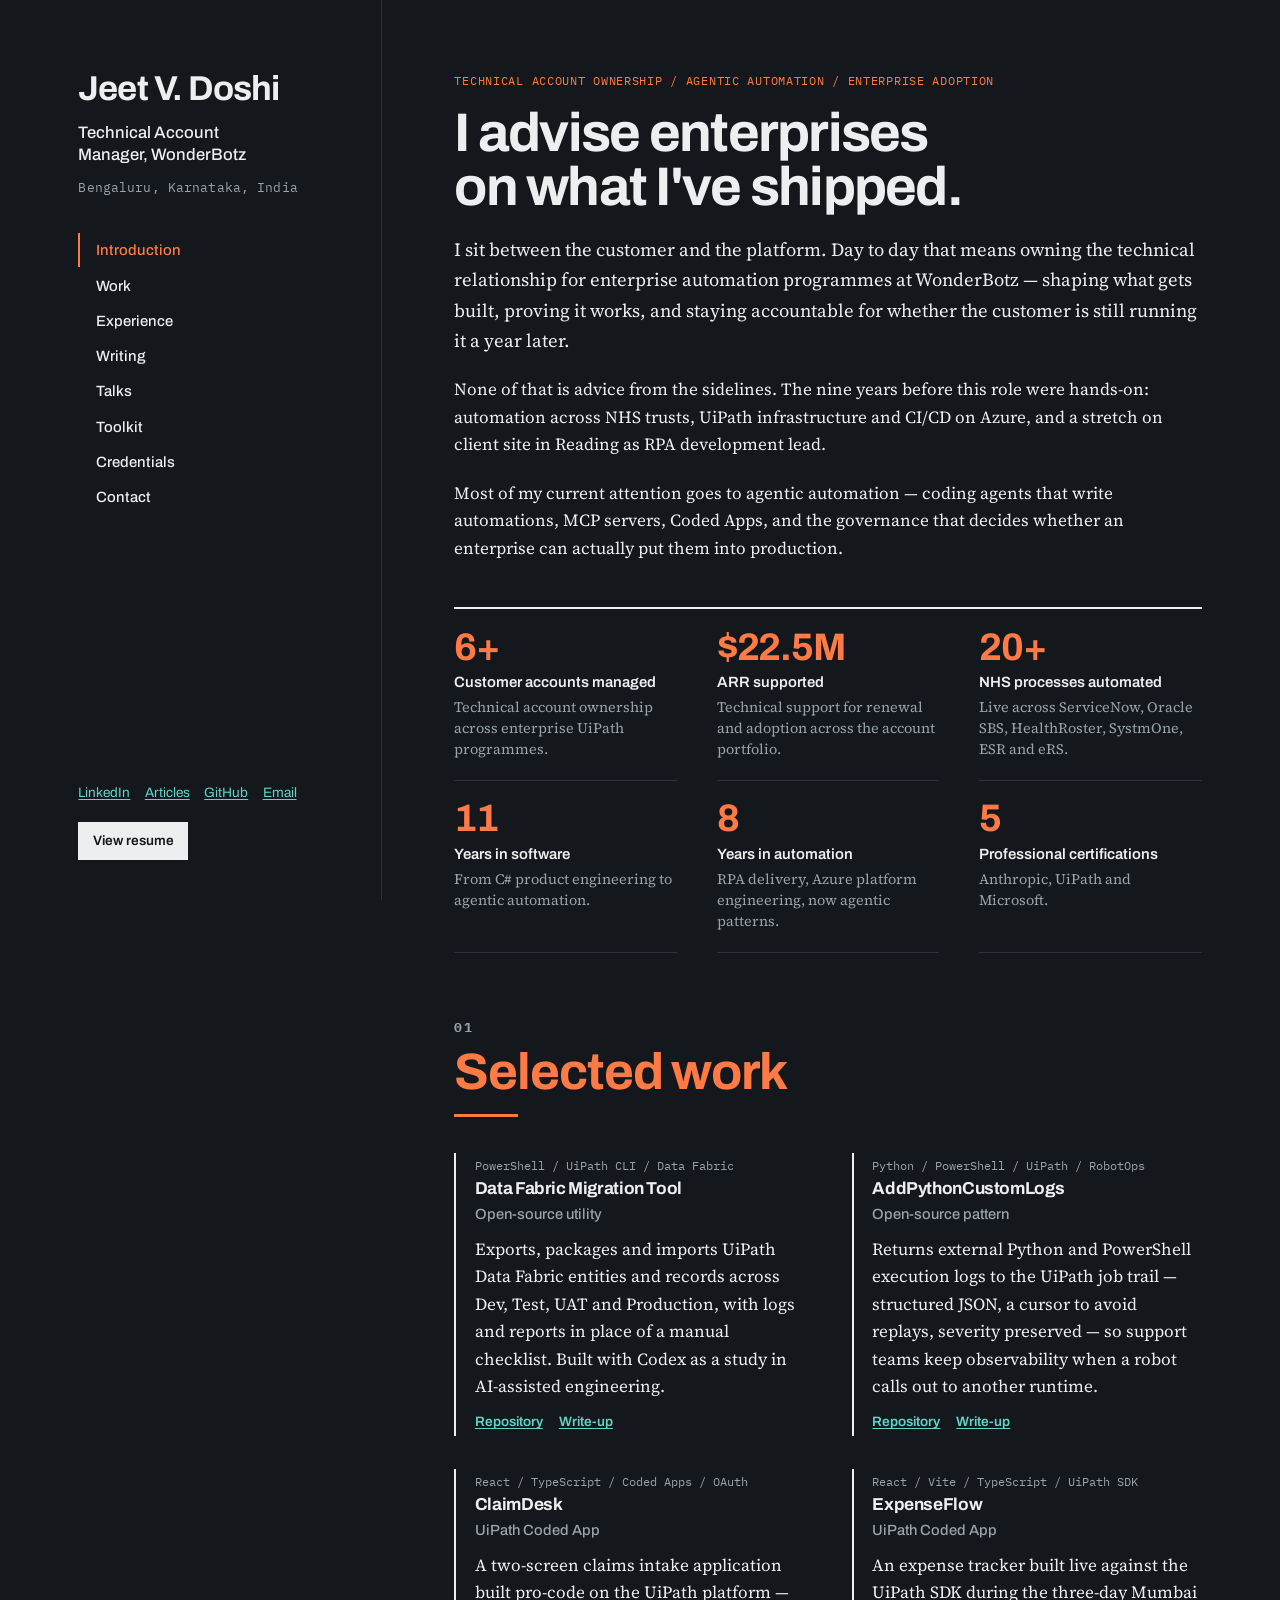
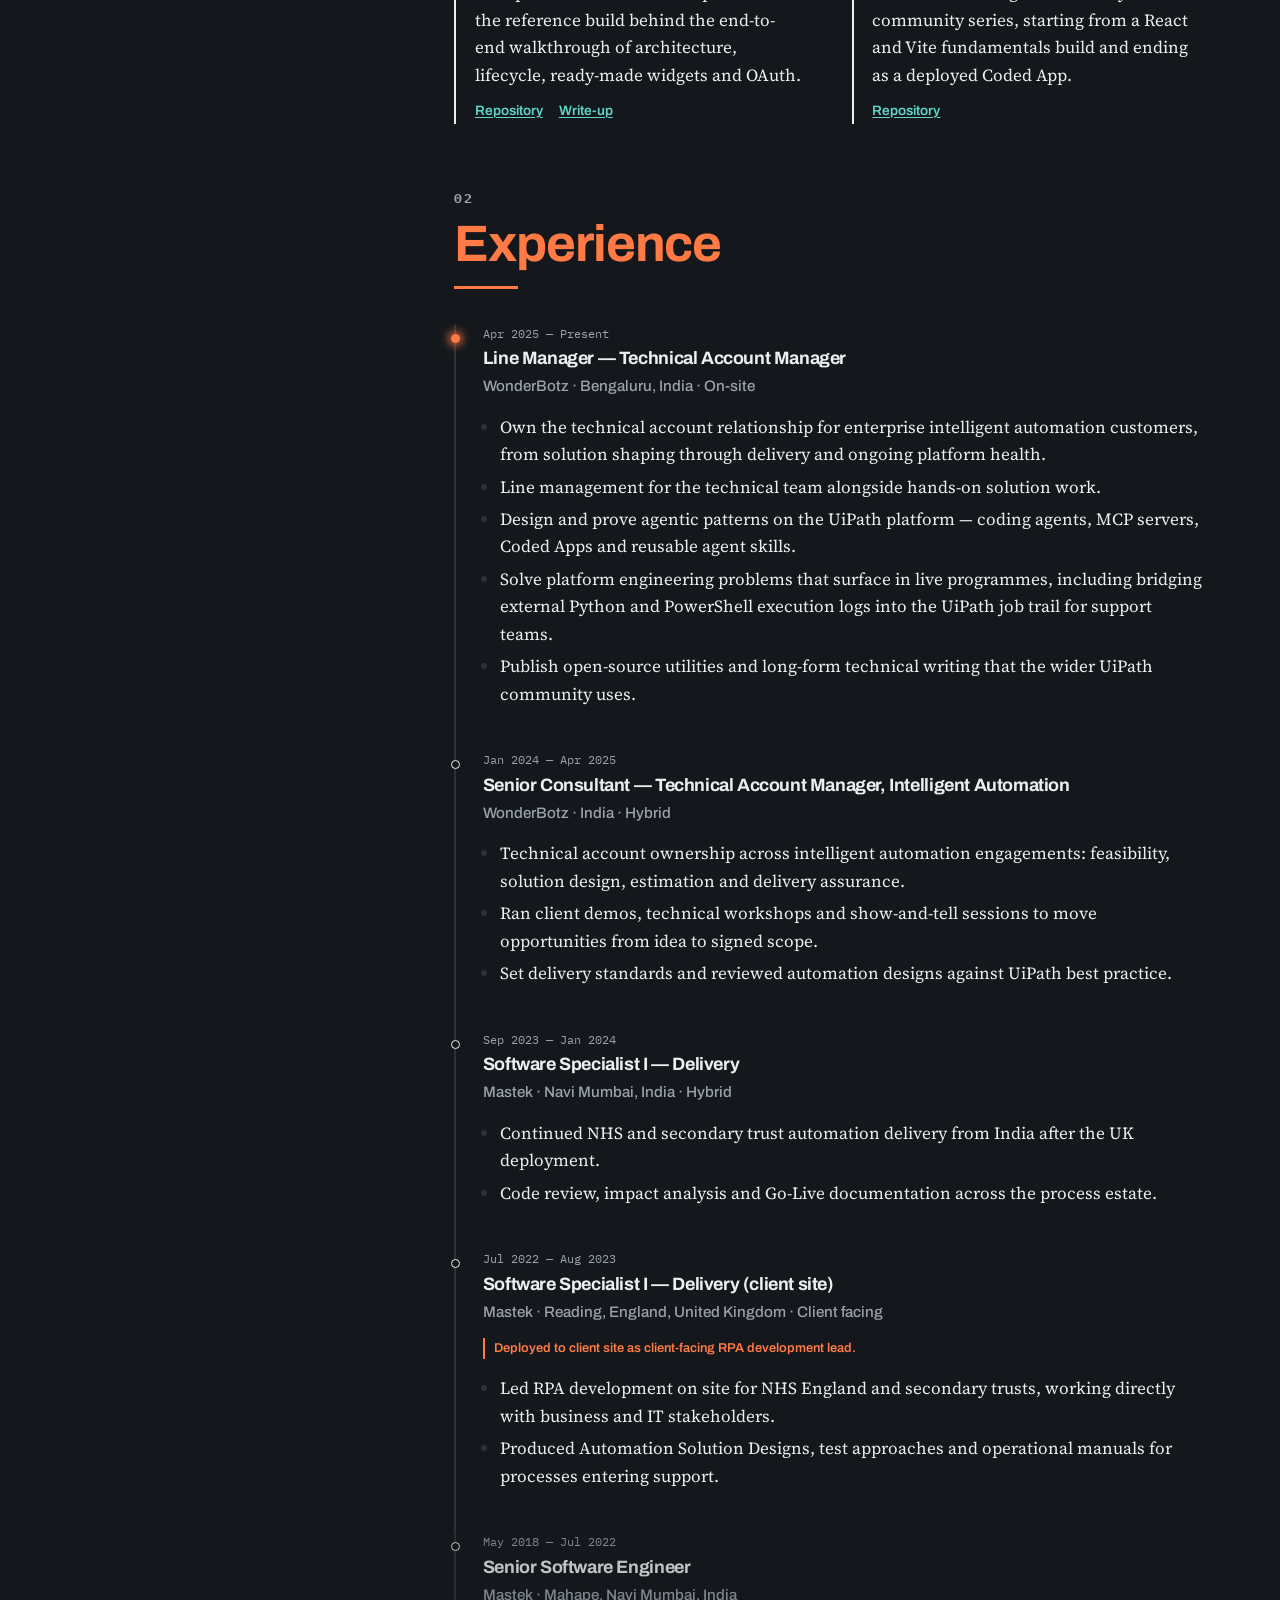
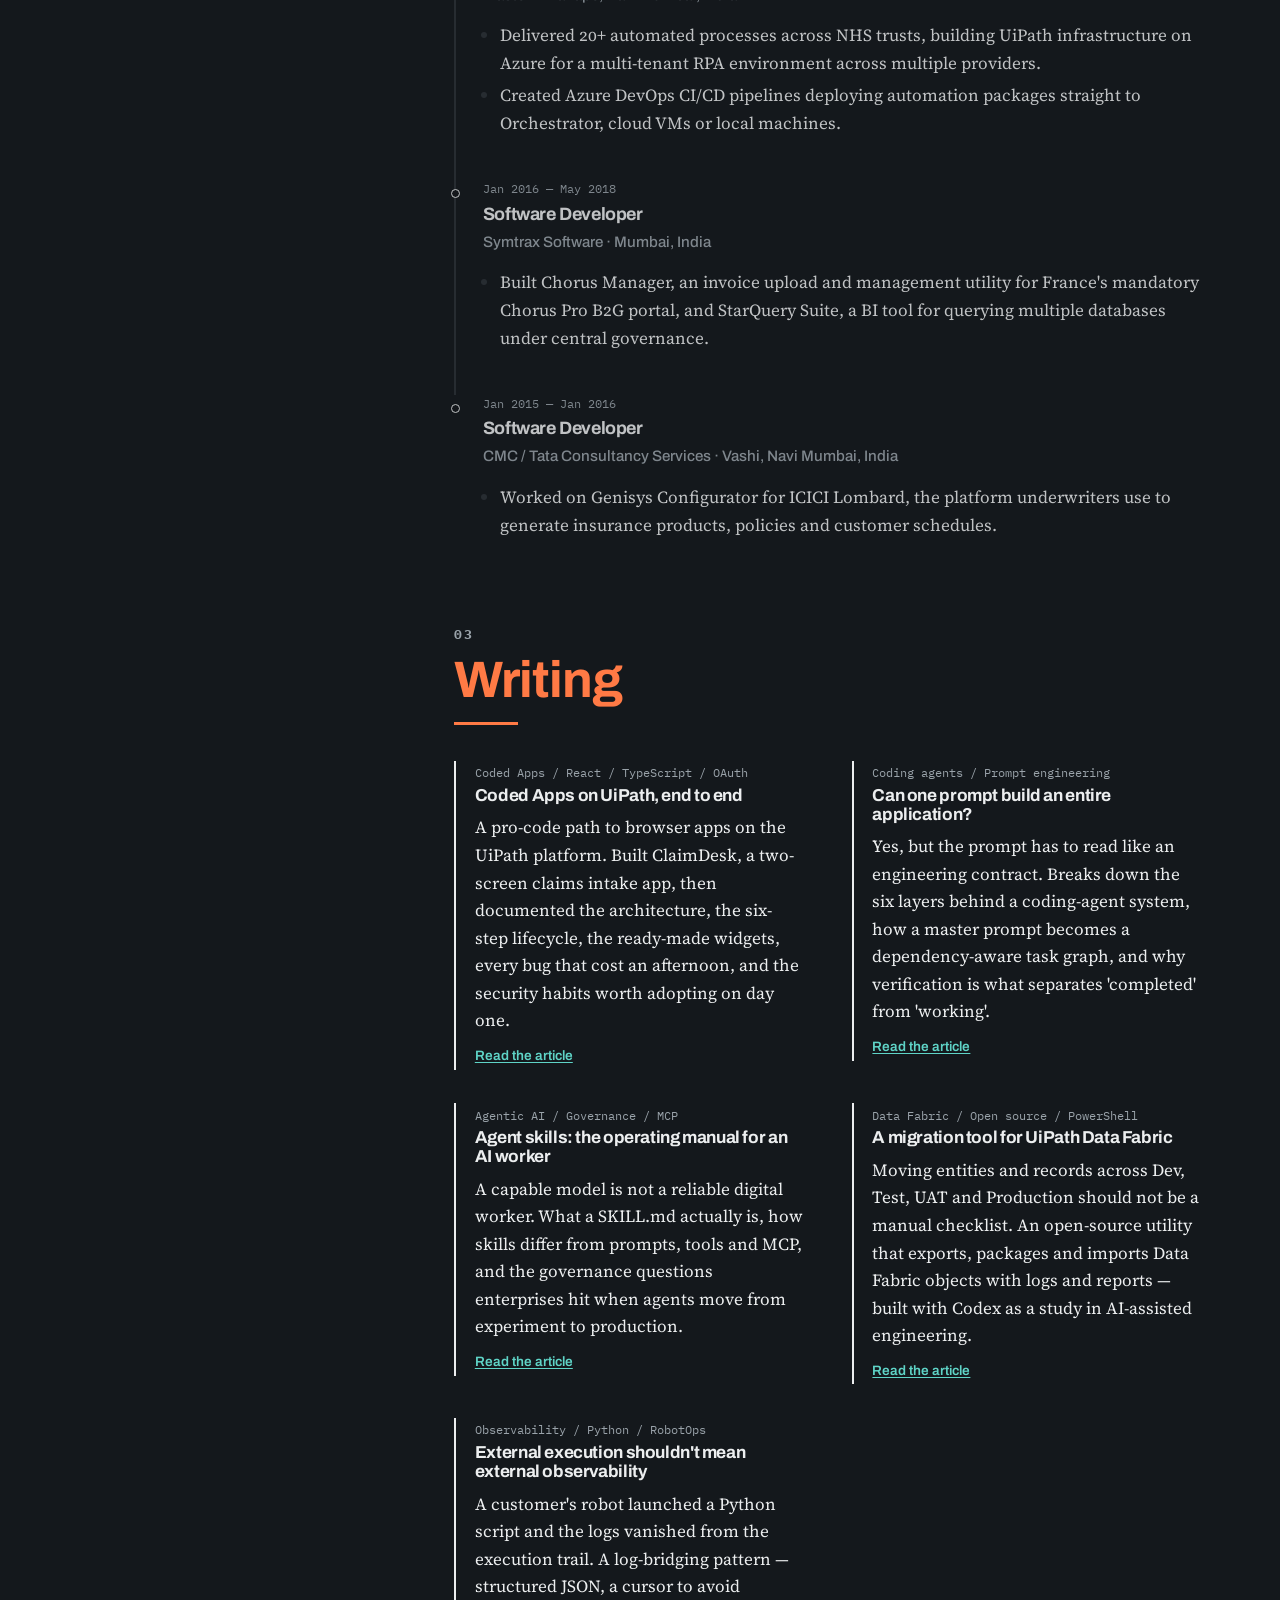
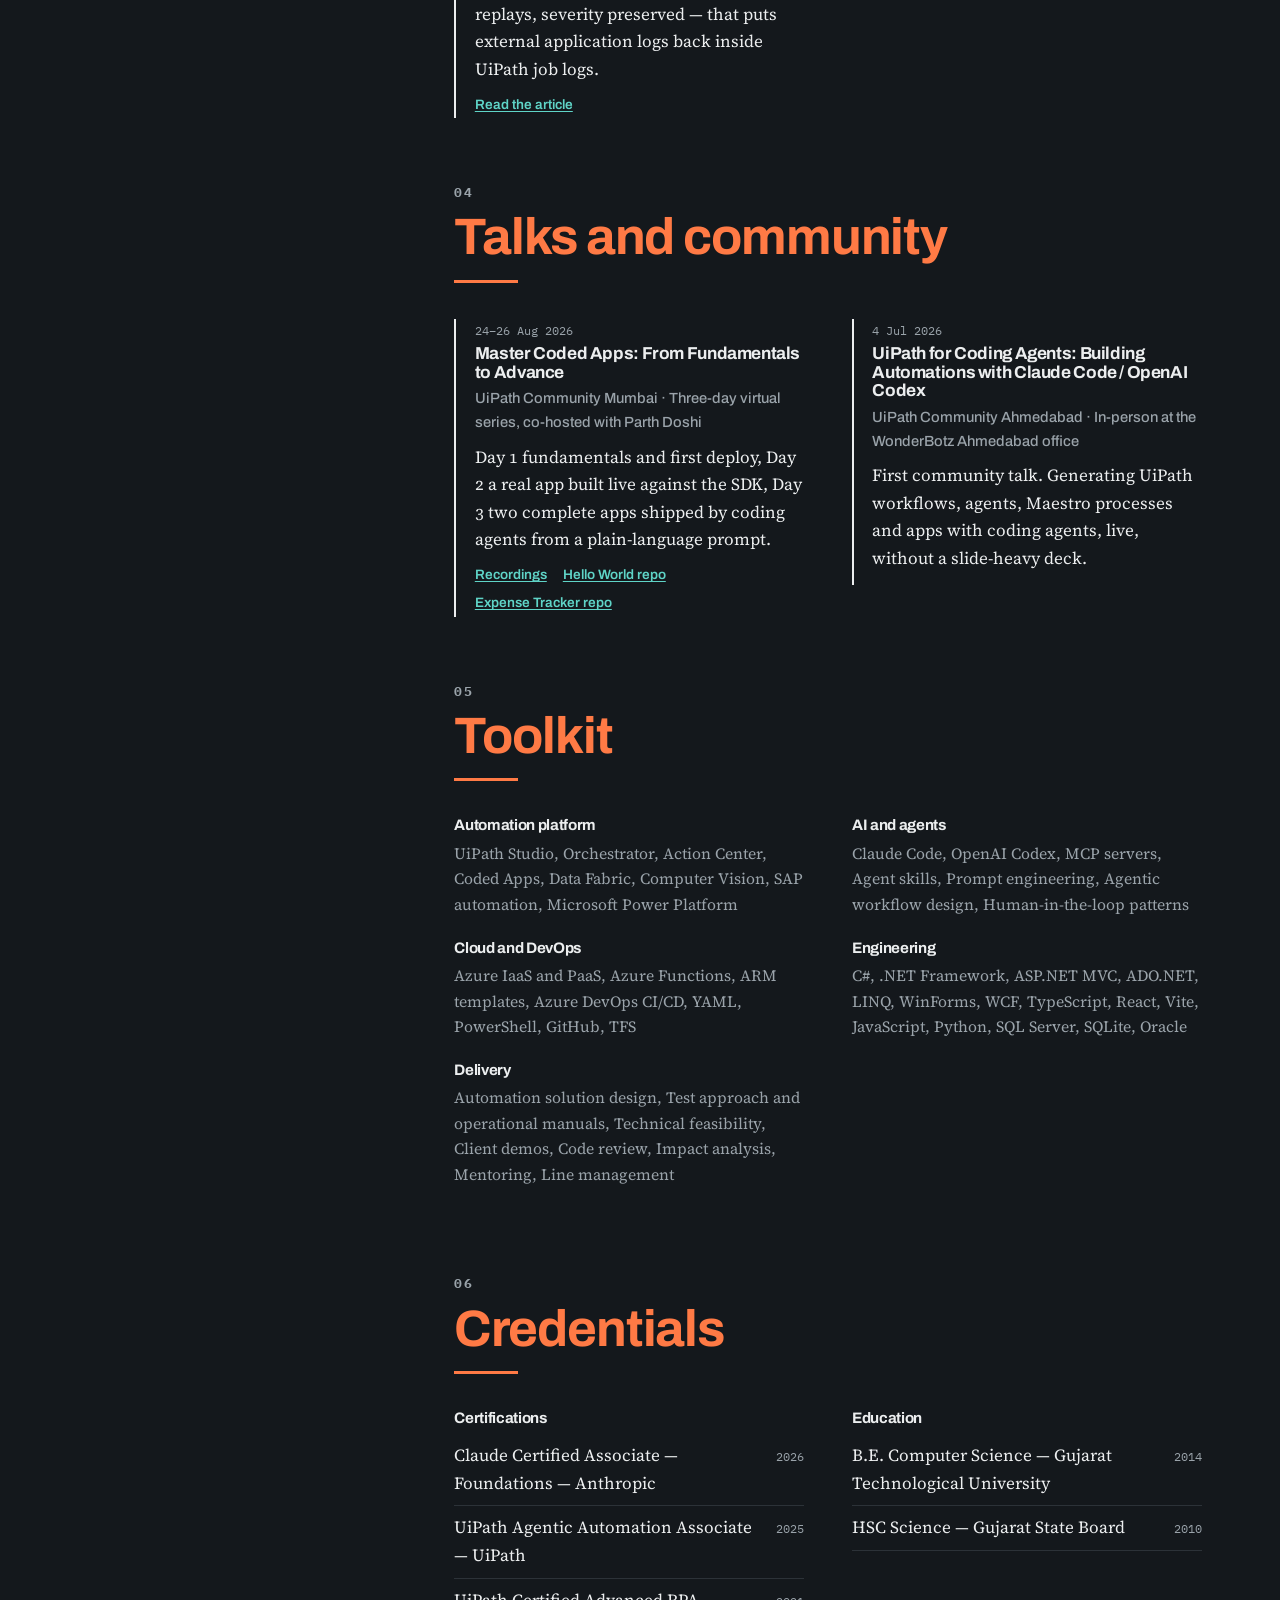
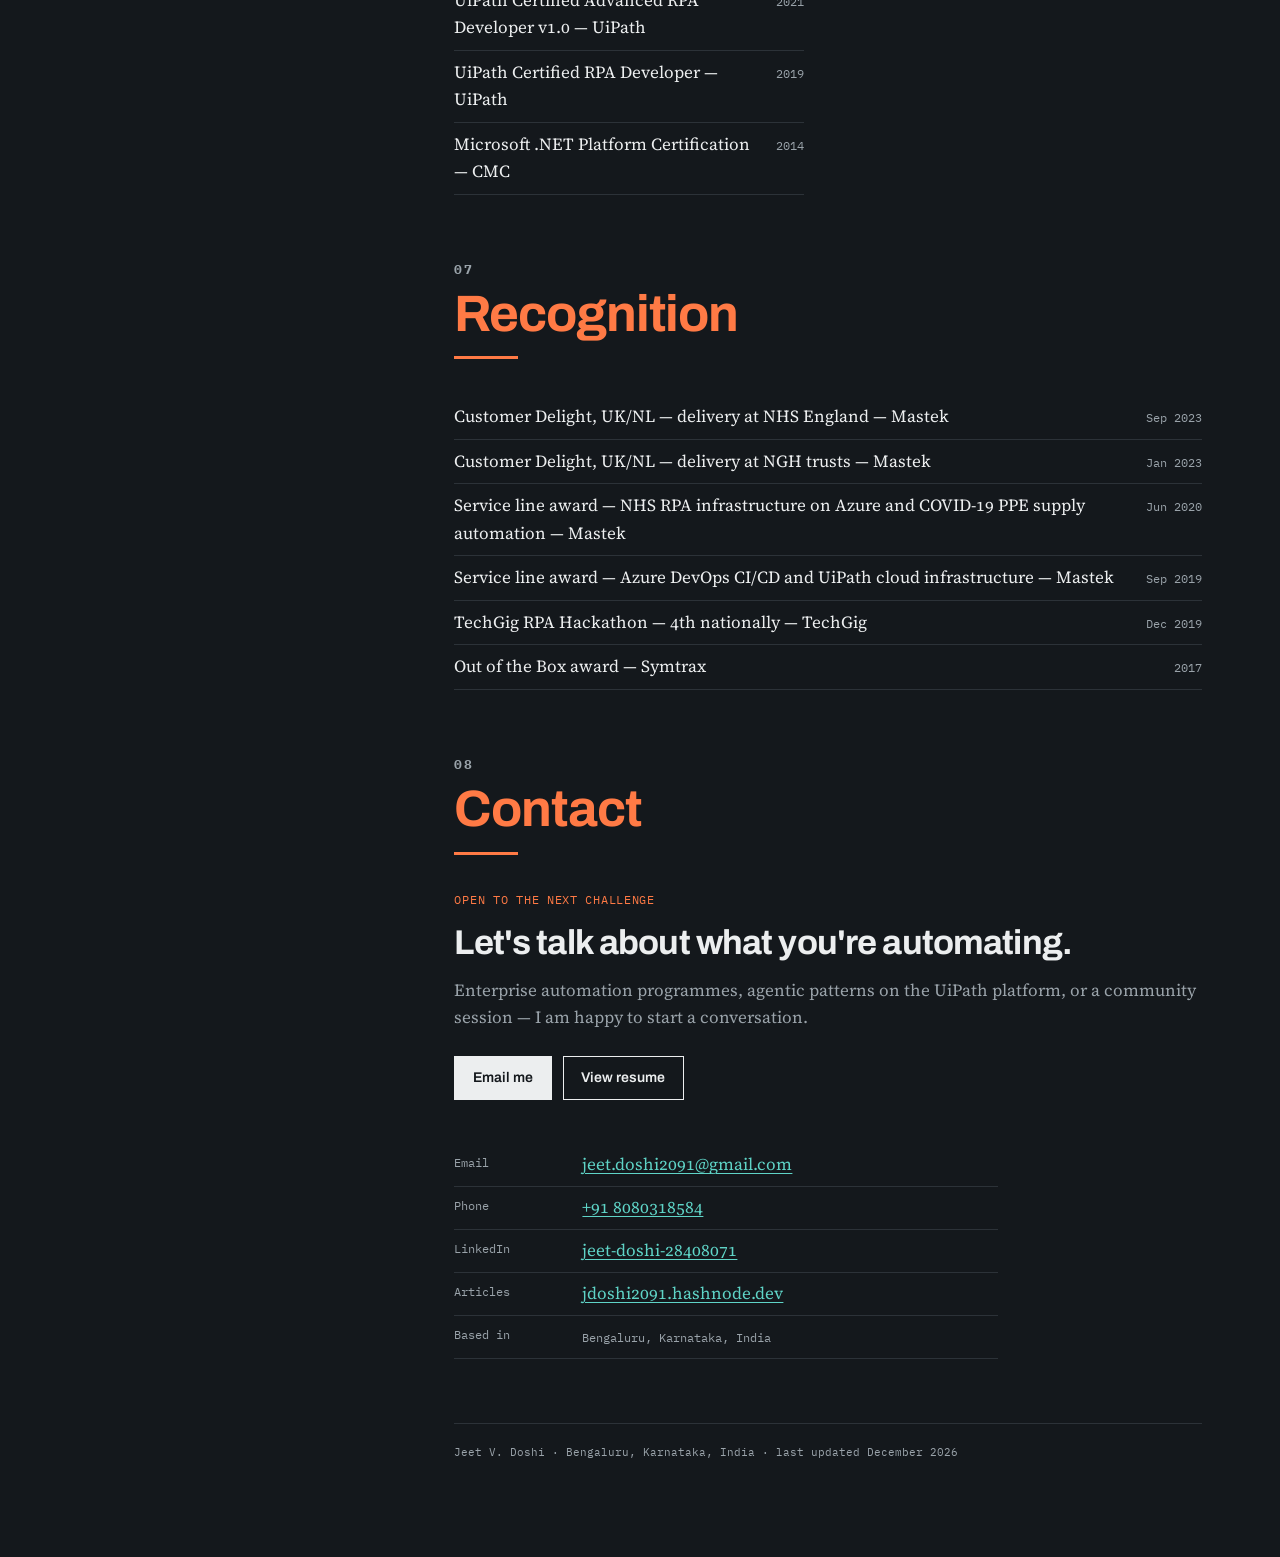
==== index.html @ 13bf486e "Portfolio site: hero, projects, writing, rendered resume" ====
<!DOCTYPE html>
<html lang="en" data-theme="dark">
<head>
<meta charset="utf-8">
<meta name="viewport" content="width=device-width, initial-scale=1">
<title>Jeet Doshi — Technical Account Manager, automation</title>
<meta name="description" content="Jeet Doshi — Technical Account Manager at WonderBotz. Enterprise automation, UiPath, agentic AI. Writing and talks.">
<!-- Social cards. SITE_URL below must be the absolute deployed origin —
     og:image is ignored by LinkedIn and X if it is a relative path. -->
<link rel="canonical" href="https://jd2091.github.io/">
<meta property="og:type" content="profile">
<meta property="og:url" content="https://jd2091.github.io/">
<meta property="og:site_name" content="Jeet V. Doshi">
<meta property="og:title" content="Jeet Doshi — Technical Account Manager, automation">
<meta property="og:description" content="Jeet Doshi — Technical Account Manager at WonderBotz. Enterprise automation, UiPath, agentic AI. Writing and talks.">
<meta property="og:image" content="https://jd2091.github.io/assets/og.png">
<meta property="og:image:width" content="1200">
<meta property="og:image:height" content="630">
<meta property="og:image:alt" content="Jeet V. Doshi, Technical Account Manager at WonderBotz — I advise enterprises on what I've shipped.">
<meta name="twitter:card" content="summary_large_image">
<meta name="twitter:title" content="Jeet Doshi — Technical Account Manager, automation">
<meta name="twitter:description" content="Enterprise automation, UiPath, agentic AI. Writing and talks.">
<meta name="twitter:image" content="https://jd2091.github.io/assets/og.png">
<link rel="icon" type="image/svg+xml" href="data:image/svg+xml,%3Csvg xmlns='http://www.w3.org/2000/svg' viewBox='0 0 64 64'%3E%3Crect width='64' height='64' rx='14' fill='%2314181C'/%3E%3Ctext x='32' y='43' font-family='Arial,Helvetica,sans-serif' font-size='26' font-weight='700' fill='%23FF7A45' text-anchor='middle'%3EJD%3C/text%3E%3C/svg%3E">
<link rel="preconnect" href="https://fonts.googleapis.com">
<link rel="preconnect" href="https://fonts.gstatic.com" crossorigin>
<link href="https://fonts.googleapis.com/css2?family=Archivo:wght@500;600;700&family=IBM+Plex+Mono:wght@400;500&family=Source+Serif+4:ital,opsz,wght@0,8..60,400;0,8..60,600;1,8..60,400&display=swap" rel="stylesheet">
<link rel="stylesheet" href="assets/styles.css">
</head>
<body>

<a class="skip" href="#main">Skip to content</a>

<div class="shell">

  <header class="rail">
    <h1 class="rail__name" id="railName">Jeet V. Doshi</h1>
    <p class="rail__role" id="railRole"></p>
    <p class="rail__place" id="railPlace"></p>

    <nav class="nav" aria-label="Sections">
      <ul>
        <li><a href="#intro">Introduction</a></li>
        <li><a href="#work">Work</a></li>
        <li><a href="#experience">Experience</a></li>
        <li><a href="#writing">Writing</a></li>
        <li><a href="#speaking">Talks</a></li>
        <li><a href="#toolkit">Toolkit</a></li>
        <li><a href="#credentials">Credentials</a></li>
        <li><a href="#contact">Contact</a></li>
      </ul>
    </nav>

    <div class="rail__foot">
      <div class="rail__links" id="railLinks"></div>
      <a class="rail__cv" href="resume.html">View resume</a>
    </div>
  </header>

  <main id="main">

    <section id="intro" class="hero">
      <p class="eyebrow" id="heroKicker"></p>
      <h1 id="heroLine"></h1>
      <div id="heroBody"></div>
      <div class="record" id="heroRecord"></div>
    </section>

    <section id="work">
      <h2 class="sec-head">Selected work</h2>
      <div class="cardgrid" id="projectList"></div>
    </section>

    <section id="experience">
      <h2 class="sec-head">Experience</h2>
      <div class="trail" id="trail"></div>
    </section>

    <section id="writing">
      <h2 class="sec-head">Writing</h2>
      <div class="cardgrid" id="writingList"></div>
    </section>

    <section id="speaking">
      <h2 class="sec-head">Talks and community</h2>
      <div class="cardgrid" id="talkList"></div>
    </section>

    <section id="toolkit">
      <h2 class="sec-head">Toolkit</h2>
      <div class="grid2" id="skillGrid"></div>
    </section>

    <section id="credentials">
      <h2 class="sec-head">Credentials</h2>
      <div class="grid2">
        <div>
          <h3 class="credhead">Certifications</h3>
          <ul class="credlist" id="certList"></ul>
        </div>
        <div>
          <h3 class="credhead">Education</h3>
          <ul class="credlist" id="eduList"></ul>
        </div>
      </div>
    </section>

    <section id="recognition">
      <h2 class="sec-head">Recognition</h2>
      <ul class="credlist" id="awardList"></ul>
    </section>

    <section id="contact">
      <h2 class="sec-head">Contact</h2>
      <div class="cta">
        <p class="eyebrow" id="ctaEyebrow"></p>
        <p class="cta__head" id="ctaHead"></p>
        <p class="cta__body" id="ctaBody"></p>
        <div class="cta__actions">
          <a class="btn" id="ctaMail" href="#">Email me</a>
          <a class="btn btn--ghost" href="resume.html">View resume</a>
        </div>
      </div>
      <ul class="contact__list" id="contactList"></ul>
      <footer id="foot"></footer>
    </section>

  </main>
</div>

<script src="assets/data.js"></script>
<script src="assets/app.js"></script>
</body>
</html>
---- assets/styles.css ----
/* ============================================================
   Jeet Doshi — portfolio
   Palette: daylight control room. Pale mineral ground, slate ink,
   one hot signal orange, deep teal for links.
   ============================================================ */

:root {
  --paper:      #F1F2EE;
  --paper-deep: #E5E7E0;
  --ink:        #122736;
  --ink-soft:   #56635F;
  --rule:       #C7CCC4;
  --signal:     #E2571F;
  --on-signal:  #0B0F12;
  --teal:       #1C4B4B;

  --serif: "Source Serif 4", Georgia, "Times New Roman", serif;
  --sans:  "Archivo", "Helvetica Neue", Arial, sans-serif;
  --mono:  "IBM Plex Mono", "SFMono-Regular", Consolas, monospace;

  --rail: 19rem;
  --measure: 66ch;
}

/* dark, recruiter-facing re-skin — same variables, same layout */
html[data-theme="dark"] {
  --paper:      #14181C;
  --paper-deep: #1C2126;
  --ink:        #ECEEEF;
  --ink-soft:   #9AA3AA;
  --rule:       #2C3238;
  --signal:     #FF7A45;
  --on-signal:  #0B0F12;
  --teal:       #5FD4C7;
}

*, *::before, *::after { box-sizing: border-box; }

html { -webkit-text-size-adjust: 100%; }
@media (prefers-reduced-motion: no-preference) {
  html { scroll-behavior: smooth; }
}

body {
  margin: 0;
  background: var(--paper);
  color: var(--ink);
  font-family: var(--serif);
  font-size: 1.0625rem;
  line-height: 1.62;
  font-variant-numeric: oldstyle-nums;
  overflow-wrap: anywhere;
}

h1, h2, h3, h4 {
  font-family: var(--sans);
  font-weight: 700;
  letter-spacing: -0.022em;
  line-height: 1.08;
  margin: 0;
  font-variant-numeric: lining-nums;
}

a { color: var(--teal); text-decoration-thickness: 1px; text-underline-offset: 0.16em; }
a:hover { color: var(--signal); }

:focus-visible {
  outline: 2px solid var(--signal);
  outline-offset: 3px;
  border-radius: 1px;
}

.skip {
  position: absolute; left: -9999px; top: 0;
  background: var(--ink); color: var(--paper);
  padding: .6rem 1rem; z-index: 50;
}
.skip:focus { left: 0; }

/* ---------- shell ---------- */

.shell {
  display: block;
  max-width: min(94vw, 108rem);
  margin: 0 auto;
  padding: 0 1.5rem;
}

@media (min-width: 62rem) {
  .shell {
    display: grid;
    grid-template-columns: var(--rail) minmax(0, 1fr);
    gap: 4.5rem;
    padding: 0 2.5rem;
  }
}

/* ---------- rail ---------- */

.rail {
  display: flex;
  flex-direction: column;
  padding: 3rem 0 1.5rem;
  border-bottom: 1px solid var(--rule);
}

/* mobile: surface contact links + resume download before the section nav,
   so they're not buried below a 6-item list on a short phone screen */
@media (max-width: 61.99rem) {
  .nav { order: 2; }
  .rail__foot { order: 1; margin-top: 1.5rem; padding-top: 0; margin-bottom: .5rem; }
}

@media (min-width: 62rem) {
  .rail {
    position: sticky;
    top: 0;
    height: 100vh;
    padding: 4.5rem 0 2.5rem;
    border-bottom: 0;
    border-right: 1px solid var(--rule);
    padding-right: 2rem;
    animation: rail-in .7s cubic-bezier(.2,.7,.3,1) both;
  }
}

@keyframes rail-in { from { opacity: 0; transform: translateY(10px); } to { opacity: 1; transform: none; } }
@media (prefers-reduced-motion: reduce) { .rail { animation: none; } }

.rail__name {
  font-size: clamp(2rem, 2.7vw, 2.4rem);
  line-height: .96;
  letter-spacing: -0.028em;
}
.rail__role {
  font-family: var(--sans);
  font-weight: 500;
  font-size: 1.04rem;
  line-height: 1.34;
  color: var(--ink);
  margin: 1rem 0 0;
  max-width: 20ch;
}
.rail__place {
  font-family: var(--mono);
  font-size: .79rem;
  letter-spacing: .01em;
  color: var(--ink-soft);
  margin: .7rem 0 0;
}

.nav { margin-top: 2.25rem; }
.nav ul { list-style: none; margin: 0; padding: 0; }
.nav li + li { margin-top: .1rem; }
.nav a {
  display: block;
  font-family: var(--sans);
  font-size: .93rem;
  font-weight: 500;
  color: var(--ink);
  text-decoration: none;
  padding: .3rem 0 .3rem .95rem;
  border-left: 2px solid transparent;
  transition: border-color .2s ease, color .2s ease;
}
.nav a:hover { border-left-color: var(--rule); }
.nav a[aria-current="true"] { border-left-color: var(--signal); color: var(--signal); }

.rail__foot { margin-top: auto; padding-top: 2rem; }
.rail__links { display: flex; flex-wrap: wrap; gap: .35rem .9rem; font-family: var(--sans); font-size: .85rem; }
.rail__cv {
  display: inline-block;
  margin-top: 1.1rem;
  font-family: var(--sans);
  font-size: .85rem;
  font-weight: 600;
  color: var(--paper);
  background: var(--ink);
  padding: .5rem .9rem;
  text-decoration: none;
}
.rail__cv:hover { background: var(--signal); color: var(--on-signal); }

/* ---------- main ---------- */

main { padding-bottom: 6rem; min-width: 0; }

section { padding: 4.25rem 0 0; scroll-margin-top: 1.5rem; }
section:first-child { padding-top: 3.25rem; }

@media (min-width: 62rem) {
  section:first-child { padding-top: 4.5rem; }
}

main { counter-reset: sec; }

.sec-head::before {
  counter-increment: sec;
  content: counter(sec, decimal-leading-zero);
  display: block;
  font-family: var(--mono);
  font-size: .8rem;
  letter-spacing: .12em;
  color: var(--ink-soft);
  margin-bottom: .75rem;
}

.sec-head {
  font-size: clamp(2.25rem, 4vw, 3.25rem);
  font-family: var(--sans);
  font-weight: 700;
  line-height: 1.05;
  color: var(--signal);
  margin-bottom: 2.25rem;
}
.sec-head::after {
  content: "";
  display: block;
  width: 4rem;
  height: 3px;
  margin-top: .9rem;
  background: var(--signal);
}

/* ---------- hero ---------- */

.eyebrow {
  font-family: var(--mono);
  font-size: clamp(.62rem, 1.02vw, .74rem);
  line-height: 1.5;
  letter-spacing: .06em;
  text-transform: uppercase;
  color: var(--signal);
  margin: 0 0 1rem;
}

.hero h1 {
  font-size: clamp(2.1rem, 5.2vw, 3.4rem);
  line-height: 1.0;
  max-width: 17ch;
  letter-spacing: -0.032em;
}
/* scoped to the prose block so the hero kicker keeps its own type */
#heroBody p { margin: 1.3rem 0 0; }
#heroBody p:first-of-type { font-size: 1.16rem; }

.record {
  margin-top: 2.8rem;
  border-top: 2px solid var(--ink);
  display: grid;
}
@media (min-width: 40rem) { .record { grid-template-columns: 1fr 1fr; column-gap: 2.5rem; } }
@media (min-width: 64rem) { .record { grid-template-columns: repeat(3, 1fr); column-gap: 2.5rem; } }
.metric {
  padding: 1.15rem 0 1.25rem;
  border-bottom: 1px solid var(--rule);
}
.metric__v {
  display: block;
  font-family: var(--sans);
  font-weight: 700;
  font-size: clamp(1.95rem, 3.1vw, 2.4rem);
  line-height: 1;
  letter-spacing: -0.03em;
  color: var(--signal);
  font-variant-numeric: lining-nums;
}
.metric__l {
  font-family: var(--sans);
  font-weight: 600;
  font-size: .93rem;
  line-height: 1.3;
  margin-top: .45rem;
}
.metric__n {
  font-size: .9rem;
  line-height: 1.45;
  color: var(--ink-soft);
  margin-top: .3rem;
}

/* ---------- trail (experience) ---------- */

.trail { position: relative; }

.job {
  display: grid;
  grid-template-columns: 1fr;
  gap: .35rem;
  padding: 0 0 2.4rem 1.65rem;
  border-left: 2px solid var(--rule);
  position: relative;
}
.job::before {
  content: "";
  position: absolute;
  left: -5px;
  top: .55rem;
  width: 9px; height: 9px;
  background: var(--paper);
  border: 1px solid var(--ink);
  border-radius: 50%;
}
.job--current::before {
  background: var(--signal);
  border-color: var(--signal);
  box-shadow: 0 0 10px 2px var(--signal);
}
.job--older { opacity: .8; }
.job:last-child { border-left-color: transparent; padding-bottom: 1rem; }

.job__when {
  font-family: var(--mono);
  font-size: .72rem;
  color: var(--ink-soft);
}
.job__title { font-size: 1.12rem; }
.job__org {
  font-family: var(--sans);
  font-weight: 500;
  font-size: .95rem;
  color: var(--ink-soft);
}
.job__flag {
  display: inline-block;
  font-family: var(--sans);
  font-size: .8rem;
  font-weight: 600;
  color: var(--signal);
  border-left: 2px solid var(--signal);
  padding-left: .6rem;
  margin: .5rem 0 .1rem;
}
.job ul { margin: .6rem 0 0; padding-left: 1.05rem; }
.job li { margin-bottom: .3rem; }
.job li::marker { color: var(--rule); }

/* ---------- cards: writing + talks ---------- */

.cardgrid { display: grid; gap: 2.1rem 3rem; align-items: start; }
@media (min-width: 52rem) { .cardgrid { grid-template-columns: 1fr 1fr; } }

.card {
  border-left: 2px solid var(--ink);
  padding: .15rem 0 .15rem 1.15rem;
}
.card__meta {
  font-family: var(--mono);
  font-size: .74rem;
  color: var(--ink-soft);
}
.card__title { font-size: 1.08rem; margin: .3rem 0 .3rem; }
.card__sub {
  font-family: var(--sans);
  font-weight: 500;
  font-size: .92rem;
  color: var(--ink-soft);
}
.card p { margin: .55rem 0 .65rem; }
.card__links {
  display: flex;
  flex-wrap: wrap;
  gap: .4rem 1rem;
  font-family: var(--sans);
  font-size: .85rem;
  font-weight: 600;
}

/* ---------- skills / credentials ---------- */

.grid2 { display: grid; gap: 2rem; }
@media (min-width: 45rem) { .grid2 { grid-template-columns: 1fr 1fr; gap: 2rem 3rem; } }

.skillset { margin-bottom: 1.4rem; }
.skillset h3 { font-size: .95rem; margin-bottom: .45rem; }
.skillset p { margin: 0; color: var(--ink-soft); font-size: .98rem; }

.credhead {
  font-family: var(--sans);
  font-size: .95rem;
  font-weight: 700;
  margin-bottom: .5rem;
}
.credhead--gap { margin-top: 1.8rem; }

.credlist { list-style: none; margin: 0; padding: 0; }
.credlist li {
  display: grid;
  grid-template-columns: 1fr auto;
  gap: 1rem;
  padding: .5rem 0;
  border-bottom: 1px solid var(--rule);
  align-items: baseline;
}
.credlist span { font-family: var(--mono); font-size: .72rem; color: var(--ink-soft); white-space: nowrap; }

/* ---------- cover letter tool ---------- */

.tool {
  background: var(--paper-deep);
  border-top: 3px solid var(--ink);
  padding: 2rem 1.5rem 2.25rem;
  margin-top: 1.5rem;
}
@media (min-width: 45rem) { .tool { padding: 2.25rem 2rem 2.5rem; } }

.tool__intro { max-width: var(--measure); margin: 0 0 1.5rem; }

label, .fieldlabel {
  display: block;
  font-family: var(--sans);
  font-size: .82rem;
  font-weight: 600;
  margin-bottom: .35rem;
}
.hint { font-family: var(--sans); font-weight: 400; font-size: .78rem; color: var(--ink-soft); }

textarea, input[type="text"], input[type="password"], select {
  width: 100%;
  font-family: var(--sans);
  font-size: .92rem;
  color: var(--ink);
  background: var(--paper);
  border: 1px solid var(--rule);
  padding: .6rem .7rem;
  border-radius: 0;
}
textarea { font-family: var(--serif); font-size: 1rem; line-height: 1.55; resize: vertical; }
textarea:focus, input:focus, select:focus { border-color: var(--ink); }

.field { margin-bottom: 1.1rem; }
.fieldrow { display: grid; gap: 1rem; }
@media (min-width: 40rem) { .fieldrow { grid-template-columns: 1fr 1fr; } }

.btn {
  font-family: var(--sans);
  font-size: .88rem;
  font-weight: 600;
  padding: .62rem 1.1rem;
  border: 1px solid var(--ink);
  background: var(--ink);
  color: var(--paper);
  cursor: pointer;
  border-radius: 0;
}
.btn:hover { background: var(--signal); border-color: var(--signal); color: var(--on-signal); }
.btn[disabled] { opacity: .45; cursor: not-allowed; }
.btn--ghost { background: transparent; color: var(--ink); }
.btn--ghost:hover { background: var(--ink); color: var(--paper); border-color: var(--ink); }
.btn--small { font-size: .8rem; padding: .42rem .8rem; }

.btnrow { display: flex; flex-wrap: wrap; gap: .6rem; align-items: center; }

details.settings { margin: 0 0 1.3rem; border-top: 1px solid var(--rule); border-bottom: 1px solid var(--rule); }
details.settings > summary {
  cursor: pointer;
  font-family: var(--sans);
  font-size: .85rem;
  font-weight: 600;
  padding: .7rem 0;
  list-style: none;
}
details.settings > summary::-webkit-details-marker { display: none; }
details.settings > summary::before { content: "+ "; color: var(--signal); }
details.settings[open] > summary::before { content: "– "; }
.settings__body { padding: .25rem 0 1.1rem; }

.status {
  font-family: var(--mono);
  font-size: .74rem;
  color: var(--ink-soft);
  min-height: 1.2em;
}
.status--error { color: var(--signal); }

.output { margin-top: 1.6rem; }
.output__head {
  display: flex; flex-wrap: wrap; gap: .75rem;
  justify-content: space-between; align-items: baseline;
  border-bottom: 1px solid var(--rule);
  padding-bottom: .5rem; margin-bottom: .9rem;
}
.output__count { font-family: var(--mono); font-size: .72rem; color: var(--ink-soft); }
#letter {
  min-height: 26rem;
  background: var(--paper);
  border: 1px solid var(--rule);
  padding: 1.4rem 1.5rem;
}
.empty { font-family: var(--sans); font-size: .9rem; color: var(--ink-soft); }

/* ---------- contact ---------- */

.cta { margin: 0 0 2.75rem; }
.cta__head {
  font-family: var(--sans);
  font-weight: 700;
  font-size: clamp(1.6rem, 3.2vw, 2.15rem);
  line-height: 1.1;
  letter-spacing: -0.025em;
  margin: 0;
}
.cta__body { margin: .9rem 0 0; color: var(--ink-soft); }
.cta__actions { display: flex; flex-wrap: wrap; gap: .7rem; margin-top: 1.5rem; }
.cta__actions .btn { text-decoration: none; }

.contact__list { list-style: none; margin: 1rem 0 0; padding: 0; max-width: 34rem; }
.contact__list li {
  display: grid; grid-template-columns: 7rem 1fr; gap: 1rem;
  padding: .45rem 0; border-bottom: 1px solid var(--rule);
}
.contact__list span { font-family: var(--mono); font-size: .72rem; color: var(--ink-soft); padding-top: .18rem; }

footer {
  margin-top: 4rem; padding-top: 1.2rem;
  border-top: 1px solid var(--rule);
  font-family: var(--mono); font-size: .7rem; color: var(--ink-soft);
}

h3.skillset { font-size: .95rem; margin-bottom: .5rem; }

.printonly { display: none; }

/* ---------- print: letter only ---------- */

@media print {
  .rail, .nav, section:not(#coverletter), .tool__intro, .settings,
  .btnrow, .output__head, footer, .jd-block, .status, .sec-head,
  #letter { display: none !important; }
  body { background: #fff; color: #000; font-size: 11.5pt; }
  .shell { display: block; padding: 0; }
  .tool { background: #fff; border: 0; padding: 0; margin: 0; }
  section { padding: 0; }
  .printonly {
    display: block;
    white-space: pre-wrap;
    font-family: var(--serif);
    line-height: 1.5;
  }
}
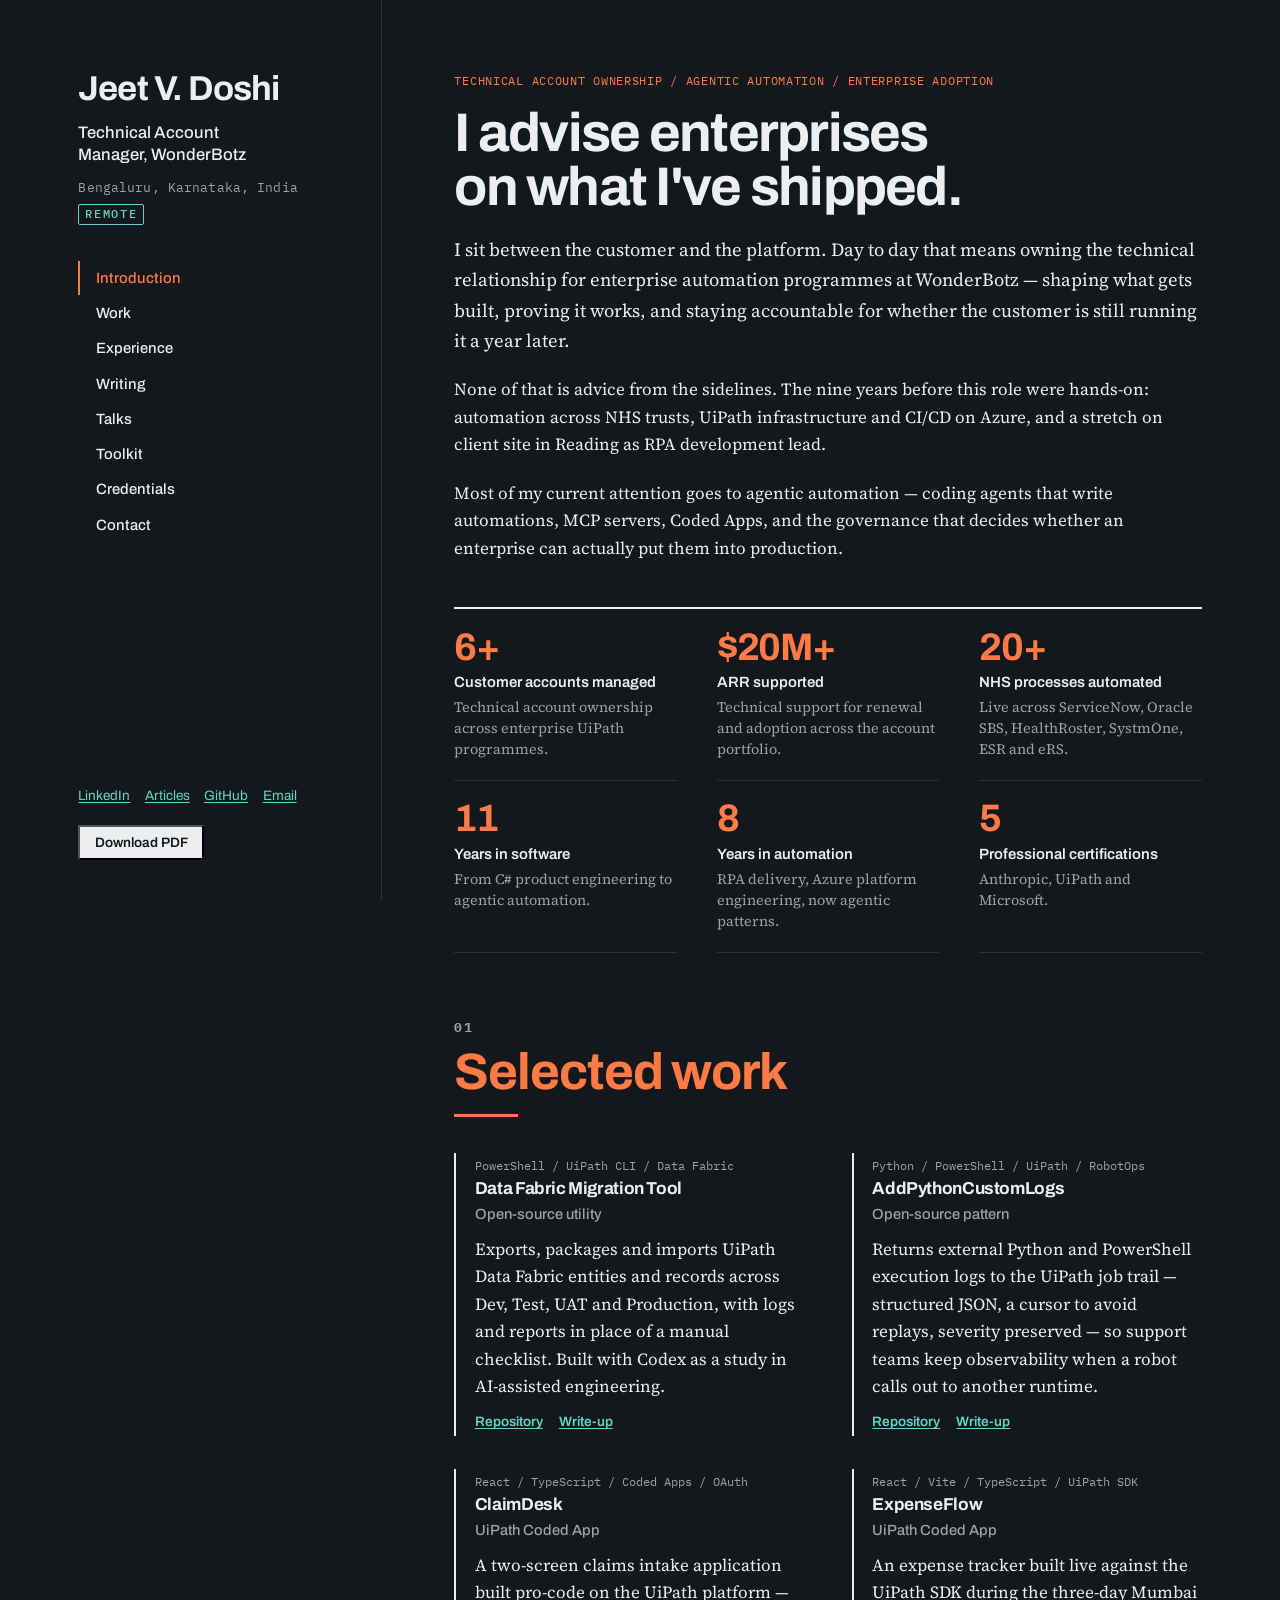
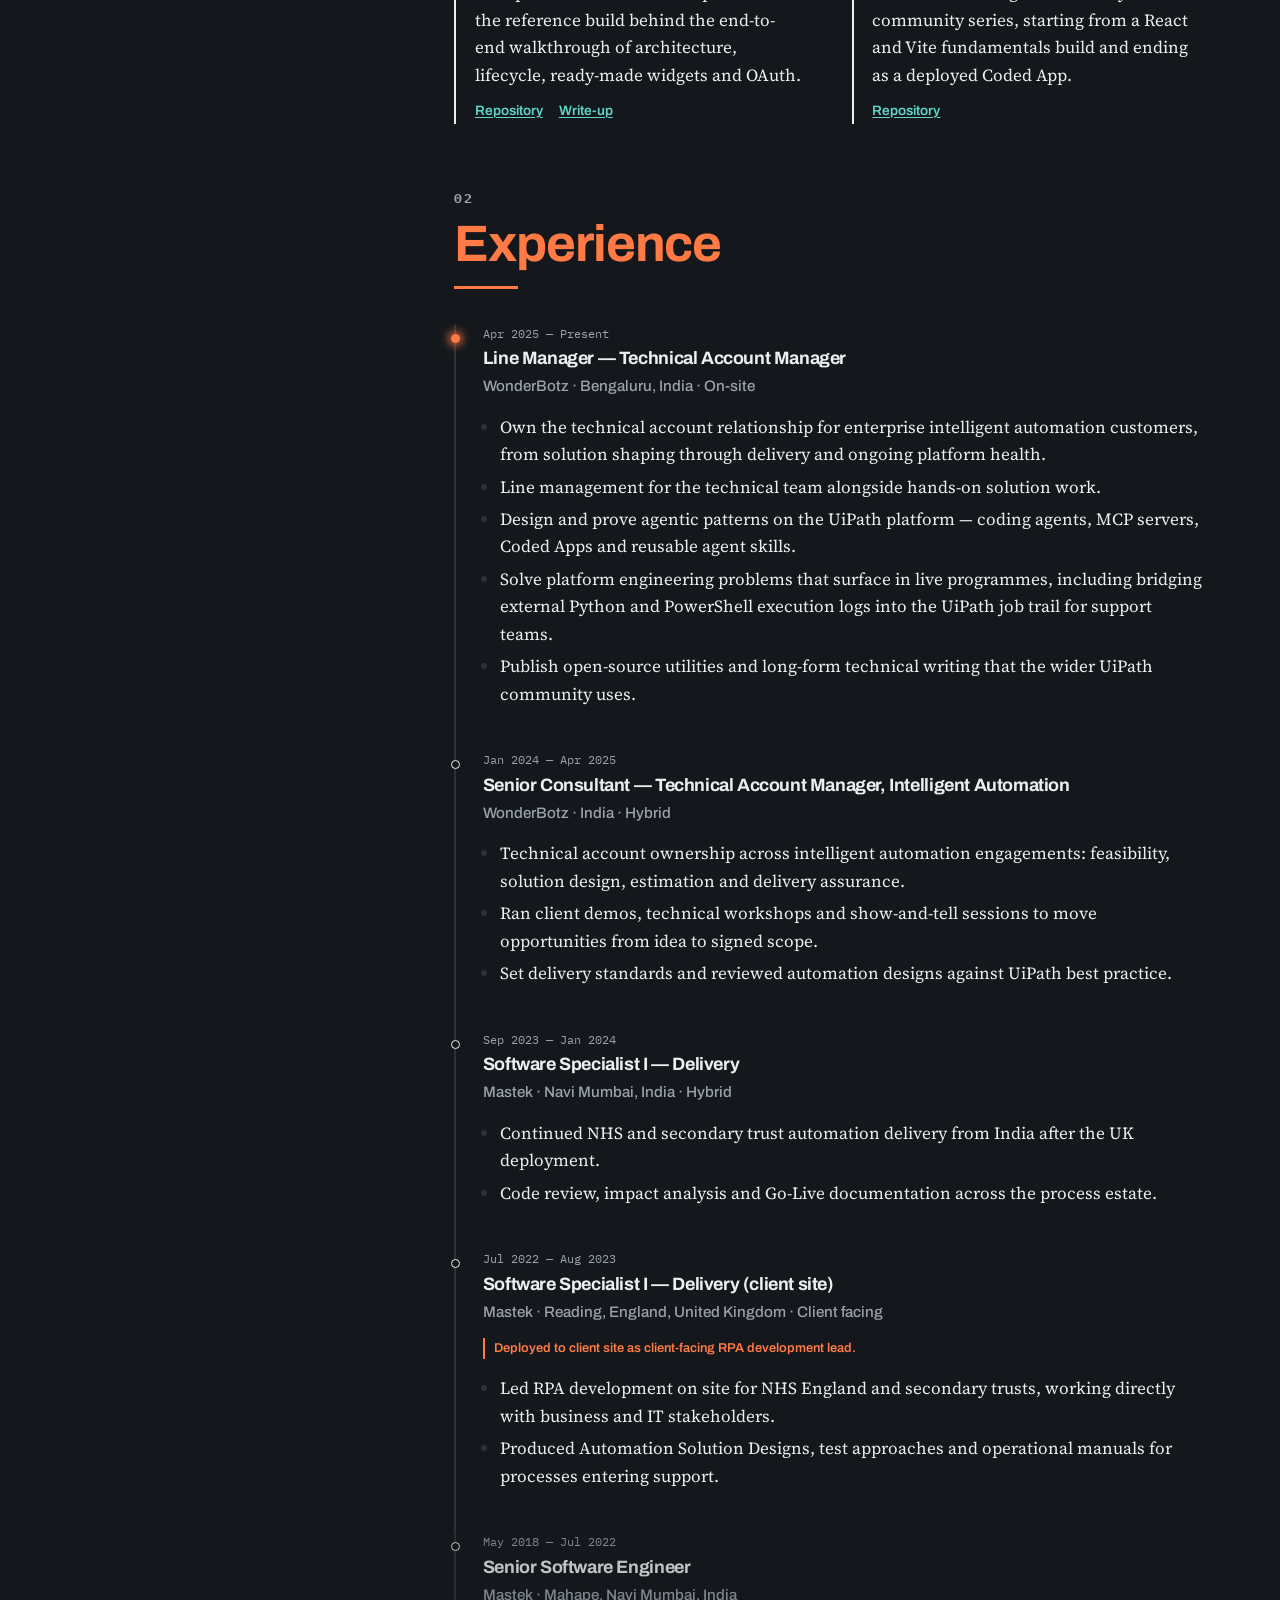
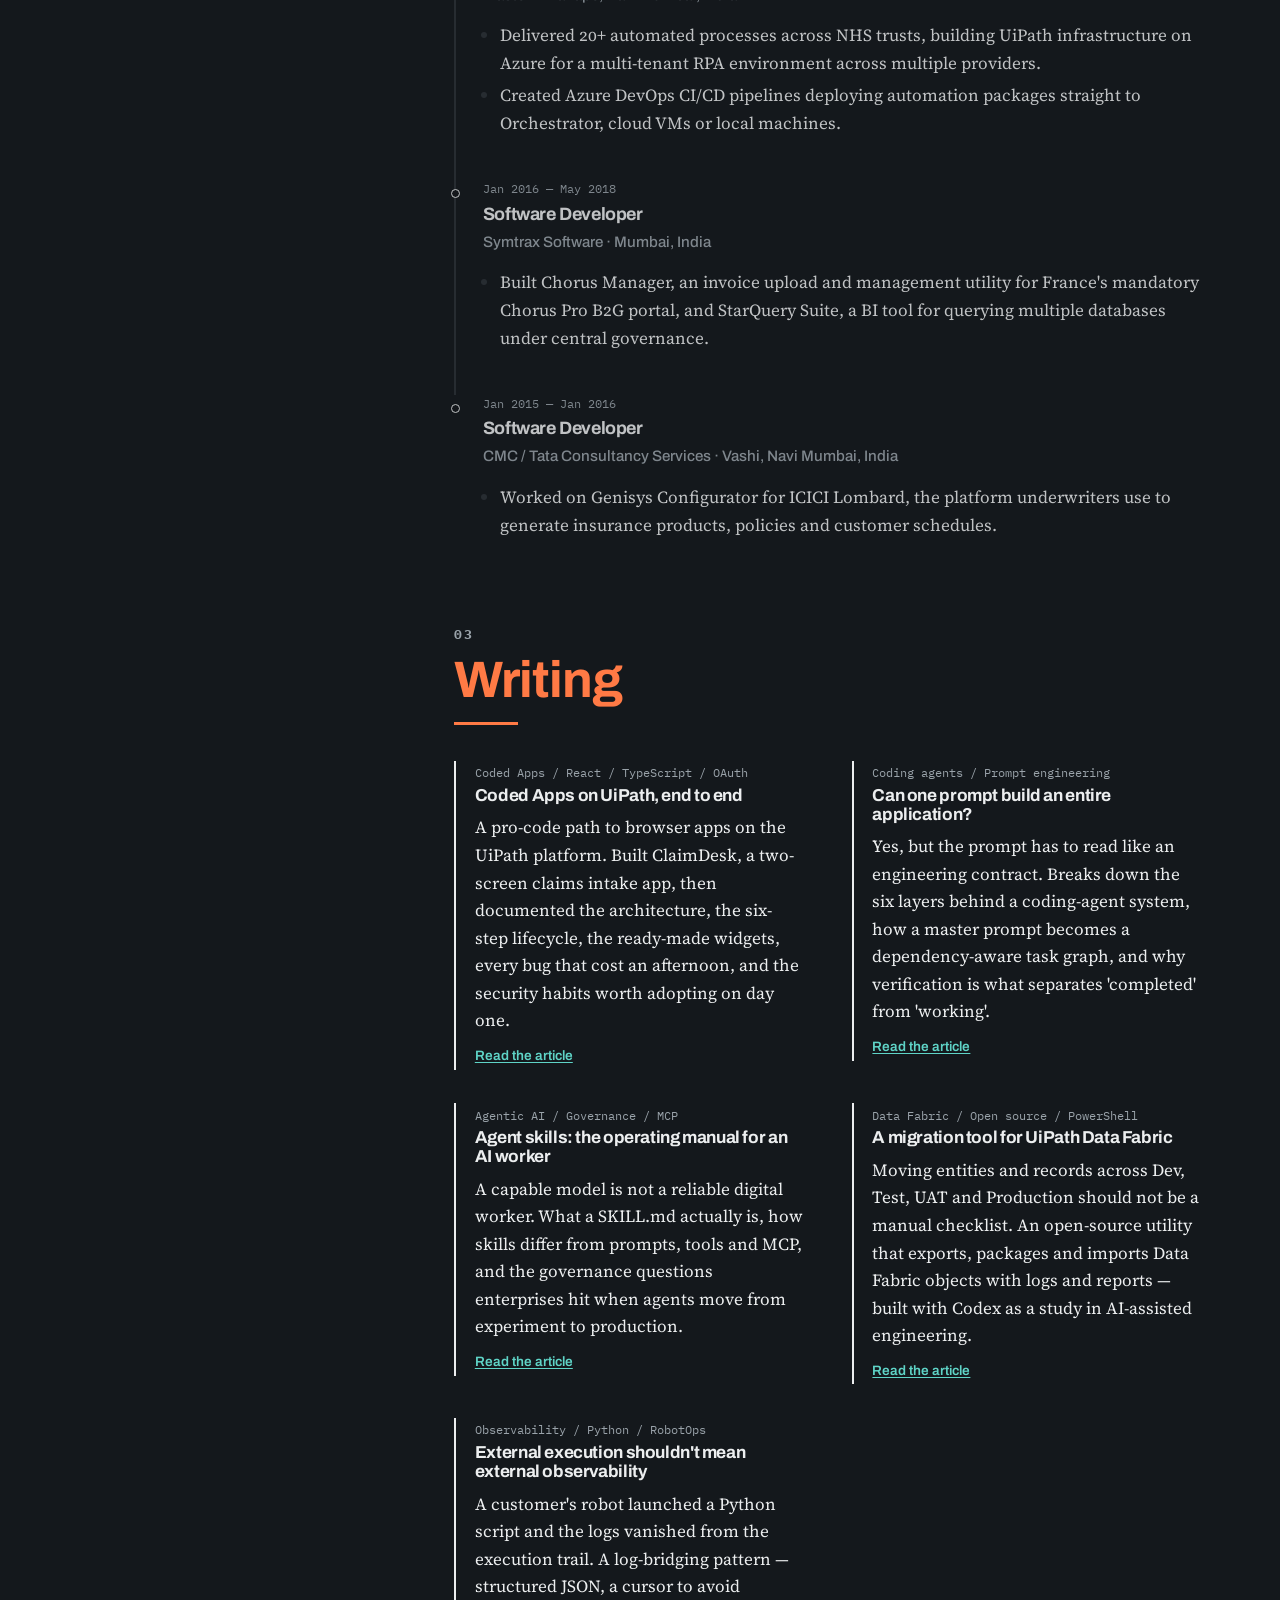
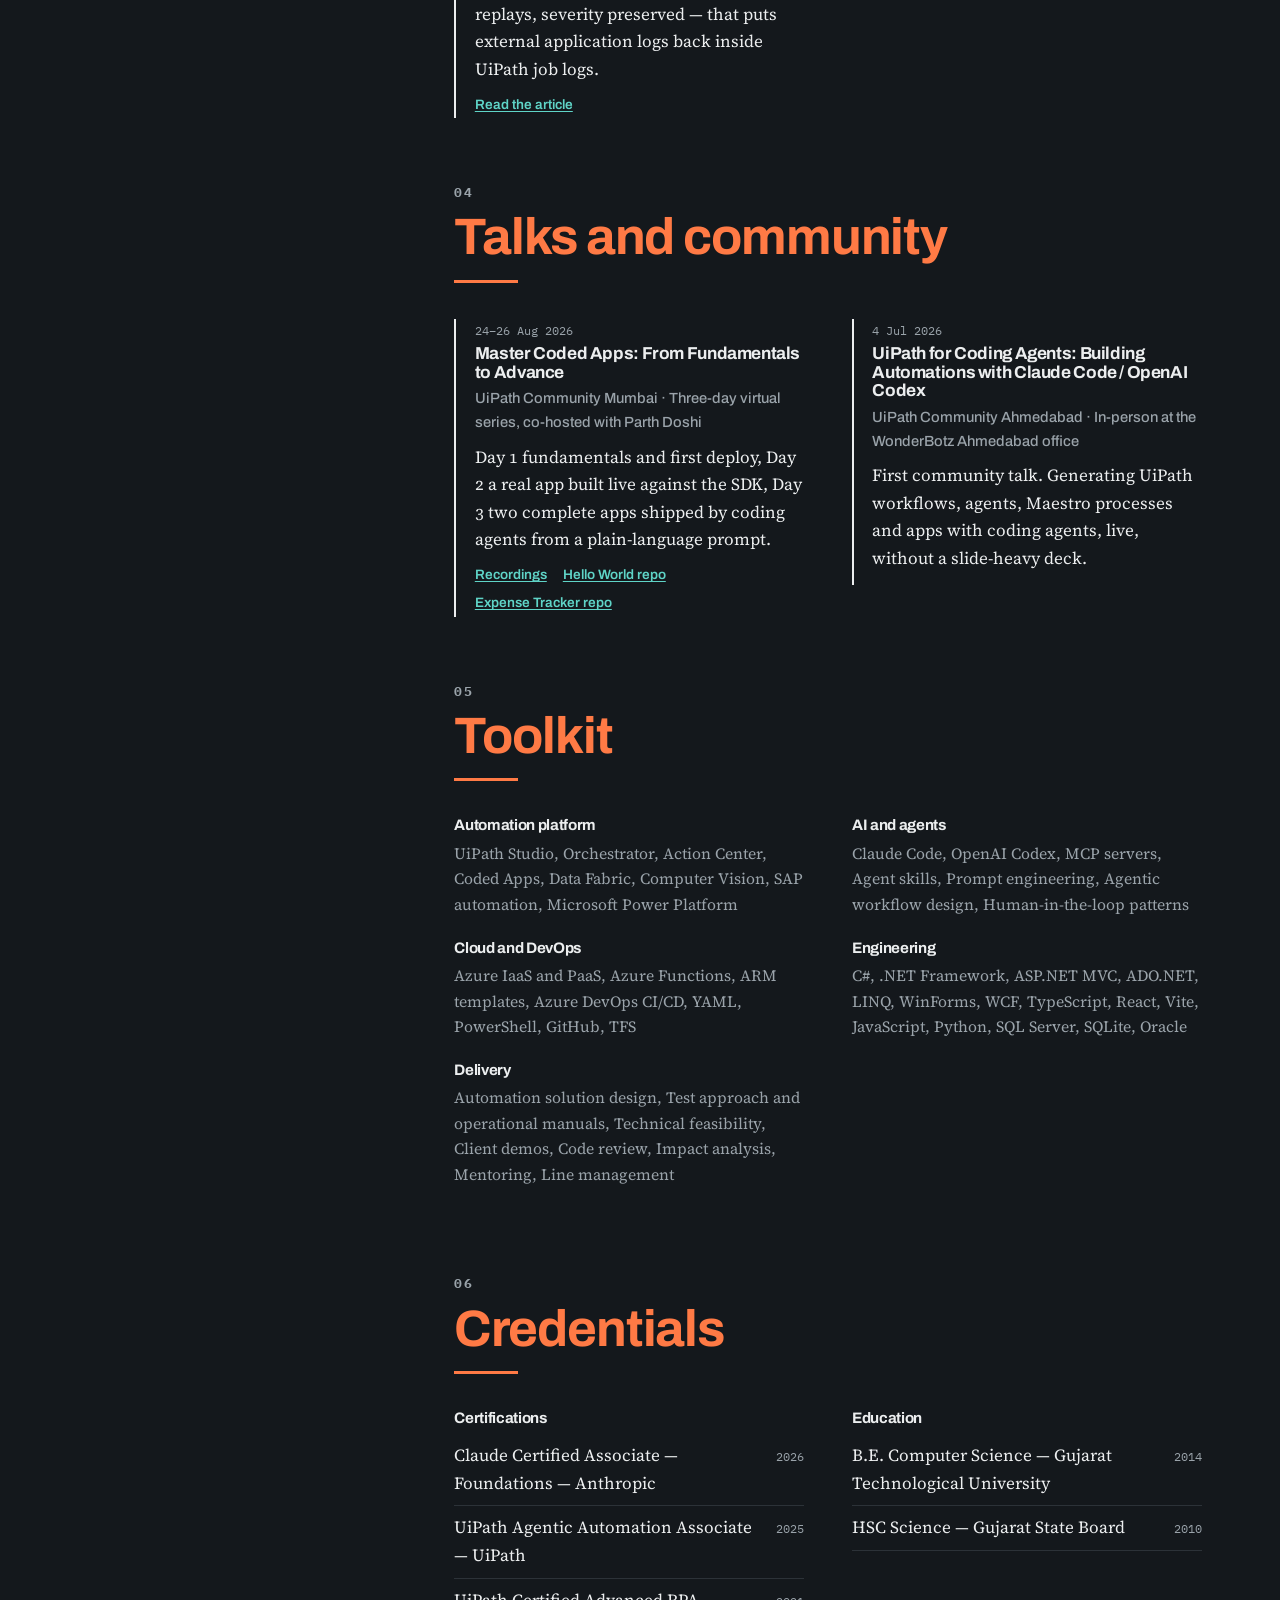
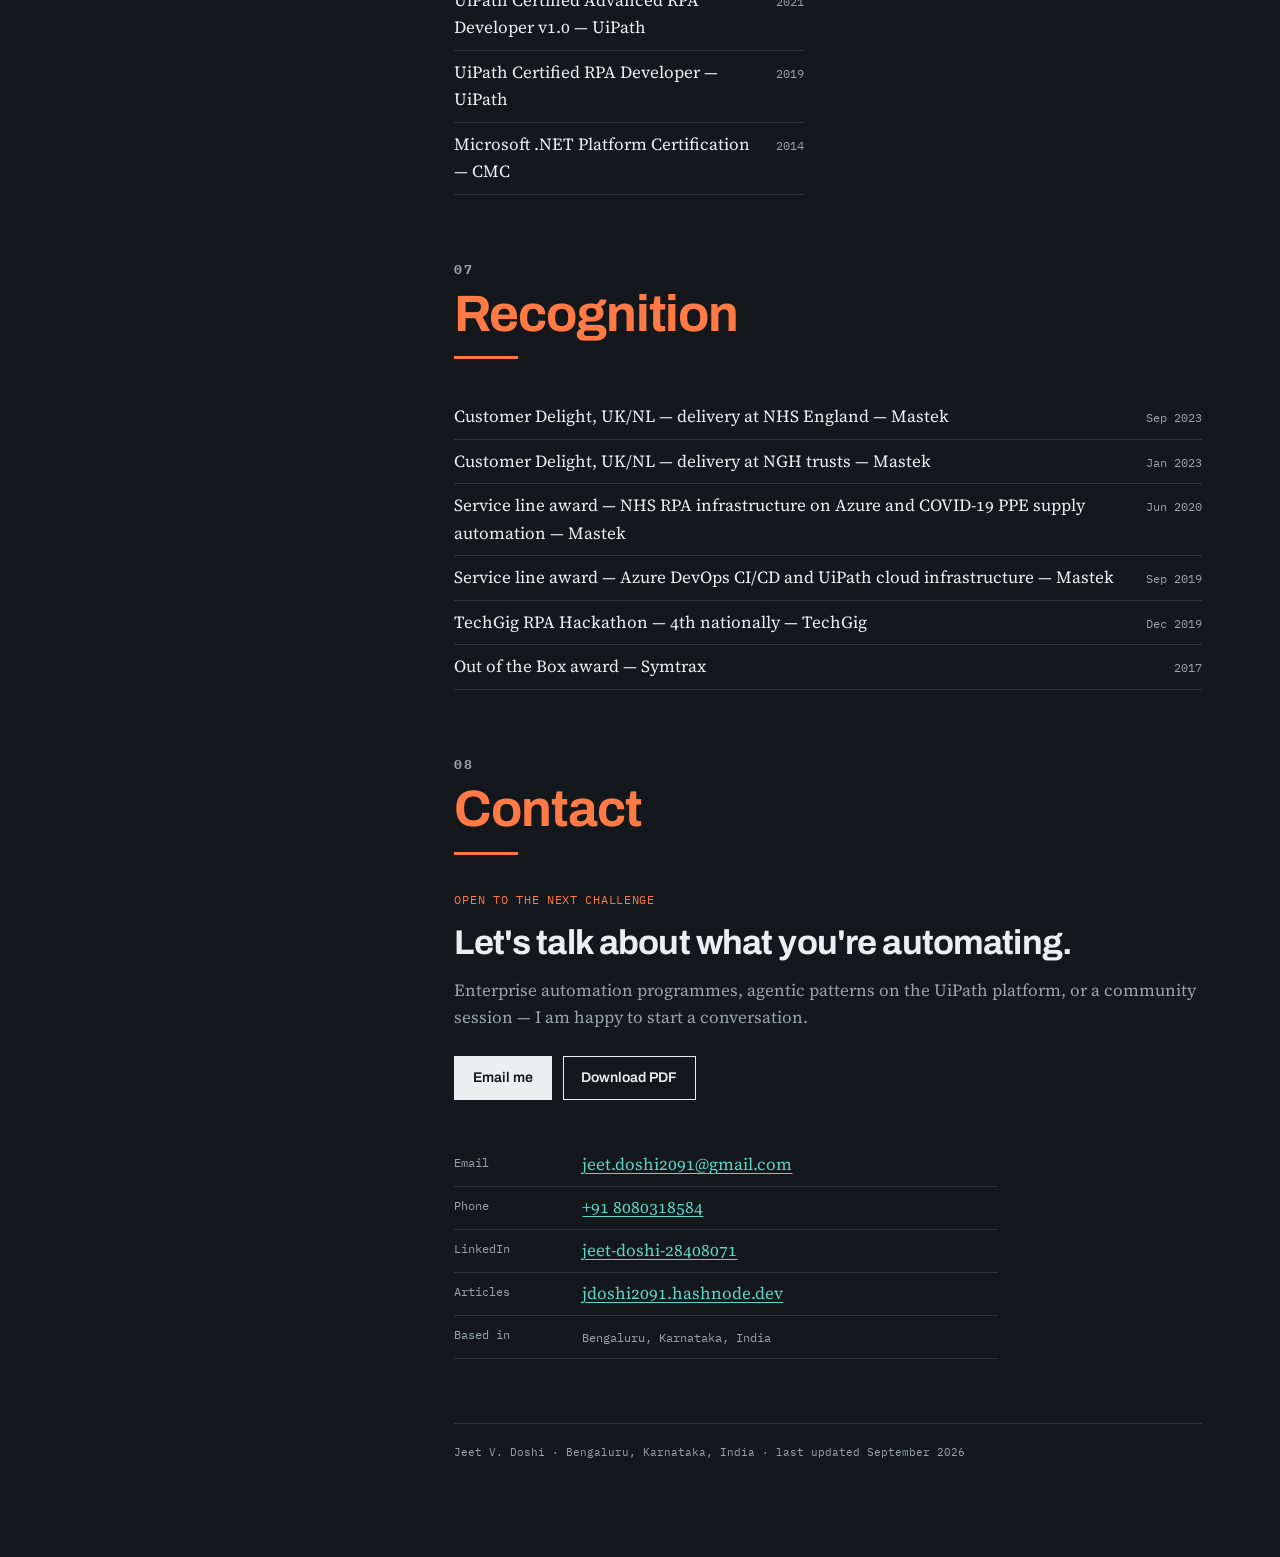
==== commit 62daf24e: "Implement PDF export functionality and remove resume.html" ====
--- a/index.html
+++ b/index.html
@@ -21,6 +21,40 @@
 <meta name="twitter:title" content="Jeet Doshi — Technical Account Manager, automation">
 <meta name="twitter:description" content="Enterprise automation, UiPath, agentic AI. Writing and talks.">
 <meta name="twitter:image" content="https://jd2091.github.io/assets/og.png">
+
+<!-- Authorship. LinkedIn's Post Inspector reads article:author (a plain name);
+     name="author" is the generic equivalent other crawlers use. -->
+<meta name="author" content="Jeet V. Doshi">
+<meta property="article:author" content="Jeet V. Doshi">
+<meta property="article:published_time" content="2026-09-14T00:00:00Z">
+<meta property="profile:first_name" content="Jeet">
+<meta property="profile:last_name" content="Doshi">
+<meta property="profile:username" content="jeet-doshi-28408071">
+
+<script type="application/ld+json">
+{
+  "@context": "https://schema.org",
+  "@type": "Person",
+  "name": "Jeet V. Doshi",
+  "alternateName": "Jeet Doshi",
+  "jobTitle": "Technical Account Manager",
+  "worksFor": { "@type": "Organization", "name": "WonderBotz" },
+  "url": "https://jd2091.github.io/",
+  "image": "https://jd2091.github.io/assets/og.png",
+  "address": {
+    "@type": "PostalAddress",
+    "addressLocality": "Bengaluru",
+    "addressRegion": "Karnataka",
+    "addressCountry": "IN"
+  },
+  "knowsAbout": ["Enterprise automation", "UiPath", "Agentic AI", "Azure", "RPA"],
+  "sameAs": [
+    "https://www.linkedin.com/in/jeet-doshi-28408071",
+    "https://github.com/JD2091",
+    "https://jdoshi2091.hashnode.dev"
+  ]
+}
+</script>
 <link rel="icon" type="image/svg+xml" href="data:image/svg+xml,%3Csvg xmlns='http://www.w3.org/2000/svg' viewBox='0 0 64 64'%3E%3Crect width='64' height='64' rx='14' fill='%2314181C'/%3E%3Ctext x='32' y='43' font-family='Arial,Helvetica,sans-serif' font-size='26' font-weight='700' fill='%23FF7A45' text-anchor='middle'%3EJD%3C/text%3E%3C/svg%3E">
 <link rel="preconnect" href="https://fonts.googleapis.com">
 <link rel="preconnect" href="https://fonts.gstatic.com" crossorigin>
@@ -53,7 +87,7 @@
 
     <div class="rail__foot">
       <div class="rail__links" id="railLinks"></div>
-      <a class="rail__cv" href="resume.html">View resume</a>
+      <button class="rail__cv js-print" type="button">Download PDF</button>
     </div>
   </header>
 
@@ -118,7 +152,7 @@
         <p class="cta__body" id="ctaBody"></p>
         <div class="cta__actions">
           <a class="btn" id="ctaMail" href="#">Email me</a>
-          <a class="btn btn--ghost" href="resume.html">View resume</a>
+          <button class="btn btn--ghost js-print" type="button">Download PDF</button>
         </div>
       </div>
       <ul class="contact__list" id="contactList"></ul>
--- a/assets/styles.css
+++ b/assets/styles.css
@@ -147,6 +147,25 @@
   letter-spacing: .01em;
   color: var(--ink-soft);
   margin: .7rem 0 0;
+  display: flex;
+  flex-wrap: wrap;
+  align-items: center;
+  gap: .4rem .5rem;
+}
+/* current working arrangement — teal, so it never reads as the
+   signal colour used for links and section headings */
+.rail__mode {
+  font-family: var(--mono);
+  font-size: .72rem;
+  font-weight: 500;
+  letter-spacing: .14em;
+  text-transform: uppercase;
+  color: var(--teal);
+  border: 1px solid currentColor;
+  border-radius: 2px;
+  padding: .05rem .38rem .1rem;
+  line-height: 1.45;
+  white-space: nowrap;
 }
 
 .nav { margin-top: 2.25rem; }
@@ -394,43 +413,7 @@
 }
 .credlist span { font-family: var(--mono); font-size: .72rem; color: var(--ink-soft); white-space: nowrap; }
 
-/* ---------- cover letter tool ---------- */
-
-.tool {
-  background: var(--paper-deep);
-  border-top: 3px solid var(--ink);
-  padding: 2rem 1.5rem 2.25rem;
-  margin-top: 1.5rem;
-}
-@media (min-width: 45rem) { .tool { padding: 2.25rem 2rem 2.5rem; } }
-
-.tool__intro { max-width: var(--measure); margin: 0 0 1.5rem; }
-
-label, .fieldlabel {
-  display: block;
-  font-family: var(--sans);
-  font-size: .82rem;
-  font-weight: 600;
-  margin-bottom: .35rem;
-}
-.hint { font-family: var(--sans); font-weight: 400; font-size: .78rem; color: var(--ink-soft); }
-
-textarea, input[type="text"], input[type="password"], select {
-  width: 100%;
-  font-family: var(--sans);
-  font-size: .92rem;
-  color: var(--ink);
-  background: var(--paper);
-  border: 1px solid var(--rule);
-  padding: .6rem .7rem;
-  border-radius: 0;
-}
-textarea { font-family: var(--serif); font-size: 1rem; line-height: 1.55; resize: vertical; }
-textarea:focus, input:focus, select:focus { border-color: var(--ink); }
-
-.field { margin-bottom: 1.1rem; }
-.fieldrow { display: grid; gap: 1rem; }
-@media (min-width: 40rem) { .fieldrow { grid-template-columns: 1fr 1fr; } }
+/* ---------- buttons ---------- */
 
 .btn {
   font-family: var(--sans);
@@ -447,47 +430,6 @@
 .btn[disabled] { opacity: .45; cursor: not-allowed; }
 .btn--ghost { background: transparent; color: var(--ink); }
 .btn--ghost:hover { background: var(--ink); color: var(--paper); border-color: var(--ink); }
-.btn--small { font-size: .8rem; padding: .42rem .8rem; }
-
-.btnrow { display: flex; flex-wrap: wrap; gap: .6rem; align-items: center; }
-
-details.settings { margin: 0 0 1.3rem; border-top: 1px solid var(--rule); border-bottom: 1px solid var(--rule); }
-details.settings > summary {
-  cursor: pointer;
-  font-family: var(--sans);
-  font-size: .85rem;
-  font-weight: 600;
-  padding: .7rem 0;
-  list-style: none;
-}
-details.settings > summary::-webkit-details-marker { display: none; }
-details.settings > summary::before { content: "+ "; color: var(--signal); }
-details.settings[open] > summary::before { content: "– "; }
-.settings__body { padding: .25rem 0 1.1rem; }
-
-.status {
-  font-family: var(--mono);
-  font-size: .74rem;
-  color: var(--ink-soft);
-  min-height: 1.2em;
-}
-.status--error { color: var(--signal); }
-
-.output { margin-top: 1.6rem; }
-.output__head {
-  display: flex; flex-wrap: wrap; gap: .75rem;
-  justify-content: space-between; align-items: baseline;
-  border-bottom: 1px solid var(--rule);
-  padding-bottom: .5rem; margin-bottom: .9rem;
-}
-.output__count { font-family: var(--mono); font-size: .72rem; color: var(--ink-soft); }
-#letter {
-  min-height: 26rem;
-  background: var(--paper);
-  border: 1px solid var(--rule);
-  padding: 1.4rem 1.5rem;
-}
-.empty { font-family: var(--sans); font-size: .9rem; color: var(--ink-soft); }
 
 /* ---------- contact ---------- */
 
@@ -519,22 +461,119 @@
 
 h3.skillset { font-size: .95rem; margin-bottom: .5rem; }
 
-.printonly { display: none; }
-
-/* ---------- print: letter only ---------- */
+
+/* ---------- print / PDF export ----------
+   The PDF is this page. Same markup, same data, same renderer —
+   only the skin changes, so the two can never drift apart.
+   Target: 3 A4 pages. Check with the measurement script if you
+   add content; the budget is tight by design.
+   ---------------------------------------- */
+
+@page { size: A4; margin: 12mm 13mm; }
 
 @media print {
-  .rail, .nav, section:not(#coverletter), .tool__intro, .settings,
-  .btnrow, .output__head, footer, .jd-block, .status, .sec-head,
-  #letter { display: none !important; }
-  body { background: #fff; color: #000; font-size: 11.5pt; }
-  .shell { display: block; padding: 0; }
-  .tool { background: #fff; border: 0; padding: 0; margin: 0; }
-  section { padding: 0; }
-  .printonly {
+  /* must match html[data-theme="dark"]'s specificity or dark wins */
+  html[data-theme], :root {
+    --paper: #fff; --paper-deep: #fff;
+    --ink: #14181C; --ink-soft: #46525C;
+    --rule: #C8CDD1; --signal: #A8380F; --teal: #12403E;
+  }
+
+  body {
+    background: #fff;
+    font-size: 9pt;
+    line-height: 1.3;
+    overflow-wrap: normal;
+  }
+
+  .skip, .nav, .rail__cv, #contact { display: none !important; }
+
+  .shell { display: block; max-width: none; padding: 0; }
+
+  /* rail becomes a masthead */
+  .rail {
+    position: static;
+    height: auto;
     display: block;
-    white-space: pre-wrap;
-    font-family: var(--serif);
-    line-height: 1.5;
+    padding: 0 0 5pt;
+    margin-bottom: 2pt;
+    border-right: 0;
+    border-bottom: 1.2pt solid var(--ink);
+    animation: none;
   }
-}
+  .rail__name { font-size: 19pt; line-height: 1; margin: 0; }
+  .rail__role { font-size: 9.5pt; margin: 2pt 0 0; max-width: none; color: var(--ink); }
+  .rail__place { font-size: 8pt; margin: 2pt 0 0; gap: .3rem; }
+  .rail__mode { font-size: 7.4pt; padding: 0 .3rem; }
+  .rail__foot { margin: 3pt 0 0; padding: 0; }
+  .rail__links { font-size: 8pt; gap: .2rem .7rem; }
+
+  main { padding-bottom: 0; }
+  section { padding: 8pt 0 0; }
+  section:first-child { padding-top: 5pt; }
+
+  .sec-head { font-size: 11.5pt; margin-bottom: 5pt; line-height: 1.1; }
+  .sec-head::after { display: none; }
+  .sec-head::before { font-size: 6.8pt; margin-bottom: 2pt; }
+
+  /* hero */
+  .hero h1 { font-size: 15pt; max-width: none; margin-bottom: 3pt; }
+  .eyebrow { font-size: 7.2pt; margin-bottom: 4pt; }
+  #heroBody { columns: 2; column-gap: 14pt; }
+  #heroBody p { margin: 0 0 4pt; font-size: 8.6pt; }
+  #heroBody p:first-of-type { font-size: 8.6pt; }
+
+  /* metrics — force 3 across; the A4 box is narrower than the 64rem breakpoint */
+  .record {
+    margin-top: 7pt;
+    border-top: 1.2pt solid var(--ink);
+    grid-template-columns: repeat(3, 1fr);
+    column-gap: 14pt;
+  }
+  .metric { padding: 4pt 0 5pt; }
+  .metric__v { font-size: 14pt; }
+  .metric__l { font-size: 8.2pt; margin-top: 1pt; }
+  .metric__n { font-size: 7.8pt; margin-top: 1pt; }
+
+  /* cards: projects, writing, talks */
+  .cardgrid { grid-template-columns: 1fr 1fr; gap: 7pt 14pt; }
+  .card { padding-left: 7pt; border-left-width: 1.5pt; }
+  .card__meta { font-size: 7pt; }
+  .card__title { font-size: 9pt; margin: 1pt 0 1pt; }
+  .card__sub { font-size: 8pt; }
+  .card p { margin: 2pt 0 2pt; font-size: 8.4pt; }
+  .card__links { font-size: 7.8pt; gap: .2rem .7rem; }
+
+  /* experience */
+  .job { padding: 0 0 6pt 7pt; border-left-width: 1.5pt; }
+  .job::before { width: 5px; height: 5px; left: -3.5px; top: 3pt; }
+  .job__when { font-size: 7.2pt; }
+  .job__title { font-size: 9.4pt; }
+  .job__org { font-size: 8.2pt; }
+  .job__flag { font-size: 7.6pt; margin: 2pt 0 0; padding-left: 4pt; }
+  .job ul { margin: 2pt 0 0; padding-left: 9pt; }
+  .job li { margin-bottom: 1pt; font-size: 8.4pt; }
+  .job--older { opacity: 1; }
+
+  /* toolkit + credentials — same breakpoint problem as .record */
+  .grid2 { grid-template-columns: 1fr 1fr; gap: 5pt 16pt; }
+  .skillset { margin-bottom: 5pt; }
+  .skillset h3 { font-size: 8.4pt; margin-bottom: 1pt; }
+  .skillset p { font-size: 8.2pt; }
+  .credhead { font-size: 8.4pt; margin-bottom: 2pt; }
+  .credhead--gap { margin-top: 6pt; }
+  .credlist li { padding: 2pt 0; }
+  .credlist li div { font-size: 8.4pt; }
+  .credlist span { font-size: 7.2pt; }
+
+  /* recognition reads fine in two columns */
+  #recognition .credlist { columns: 2; column-gap: 16pt; }
+  #recognition .credlist li { break-inside: avoid; }
+
+  /* page-break discipline */
+  .job, .card, .metric, .credlist li, .skillset { page-break-inside: avoid; break-inside: avoid; }
+  .sec-head { page-break-after: avoid; break-after: avoid; }
+  section { page-break-inside: auto; }
+
+  a { text-decoration: none; color: var(--teal); }
+}
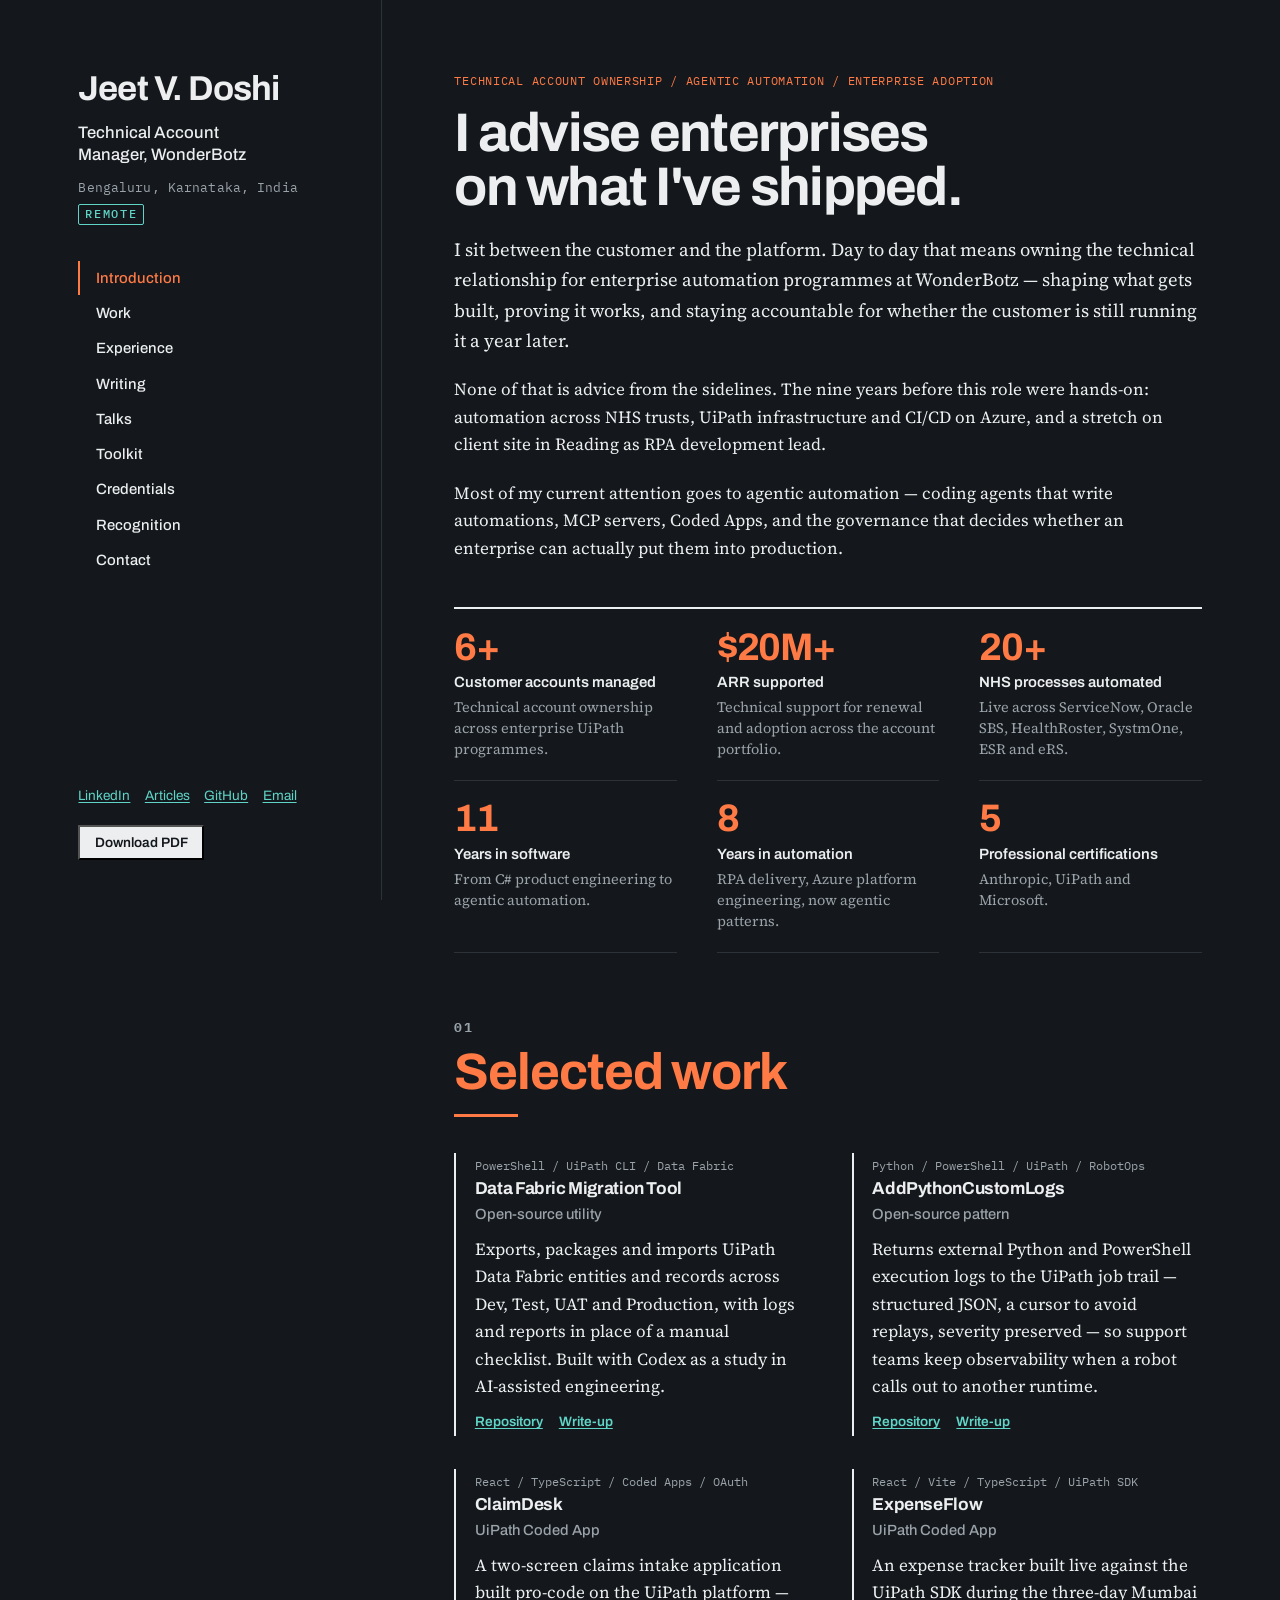
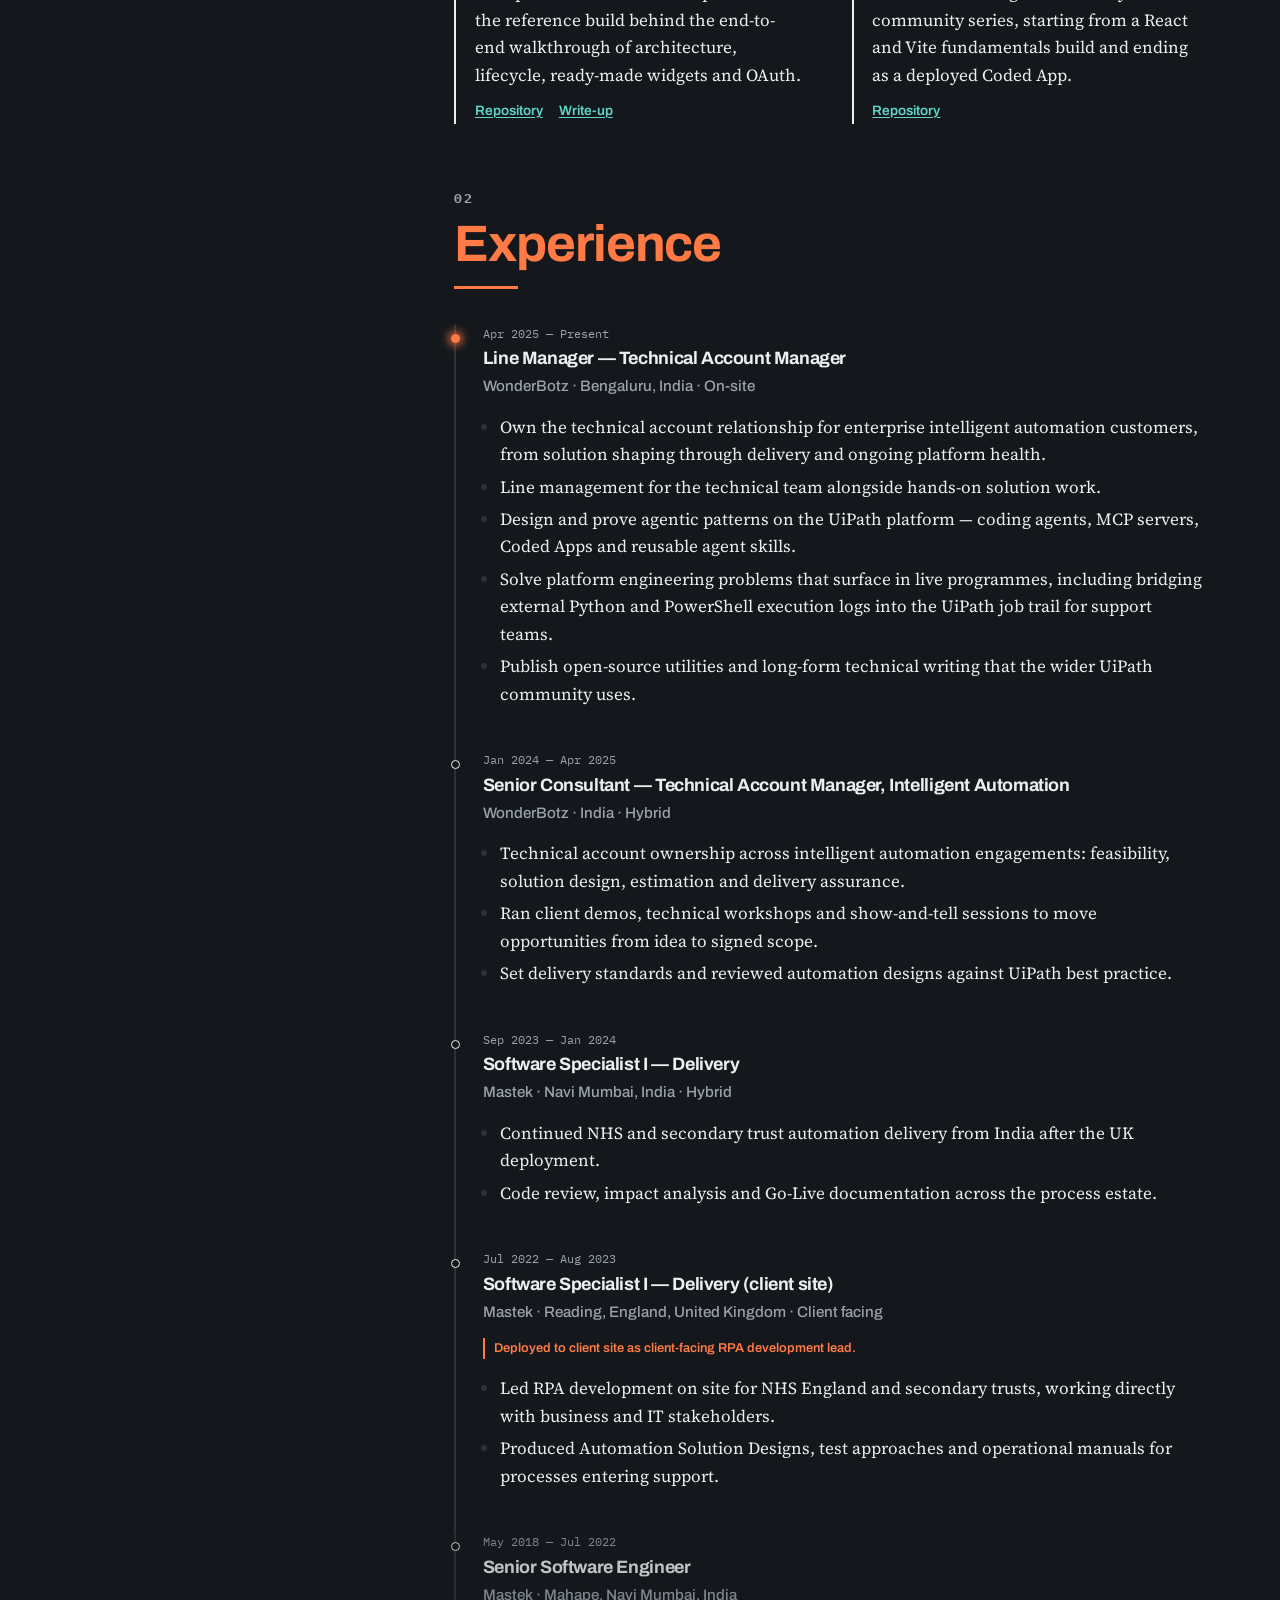
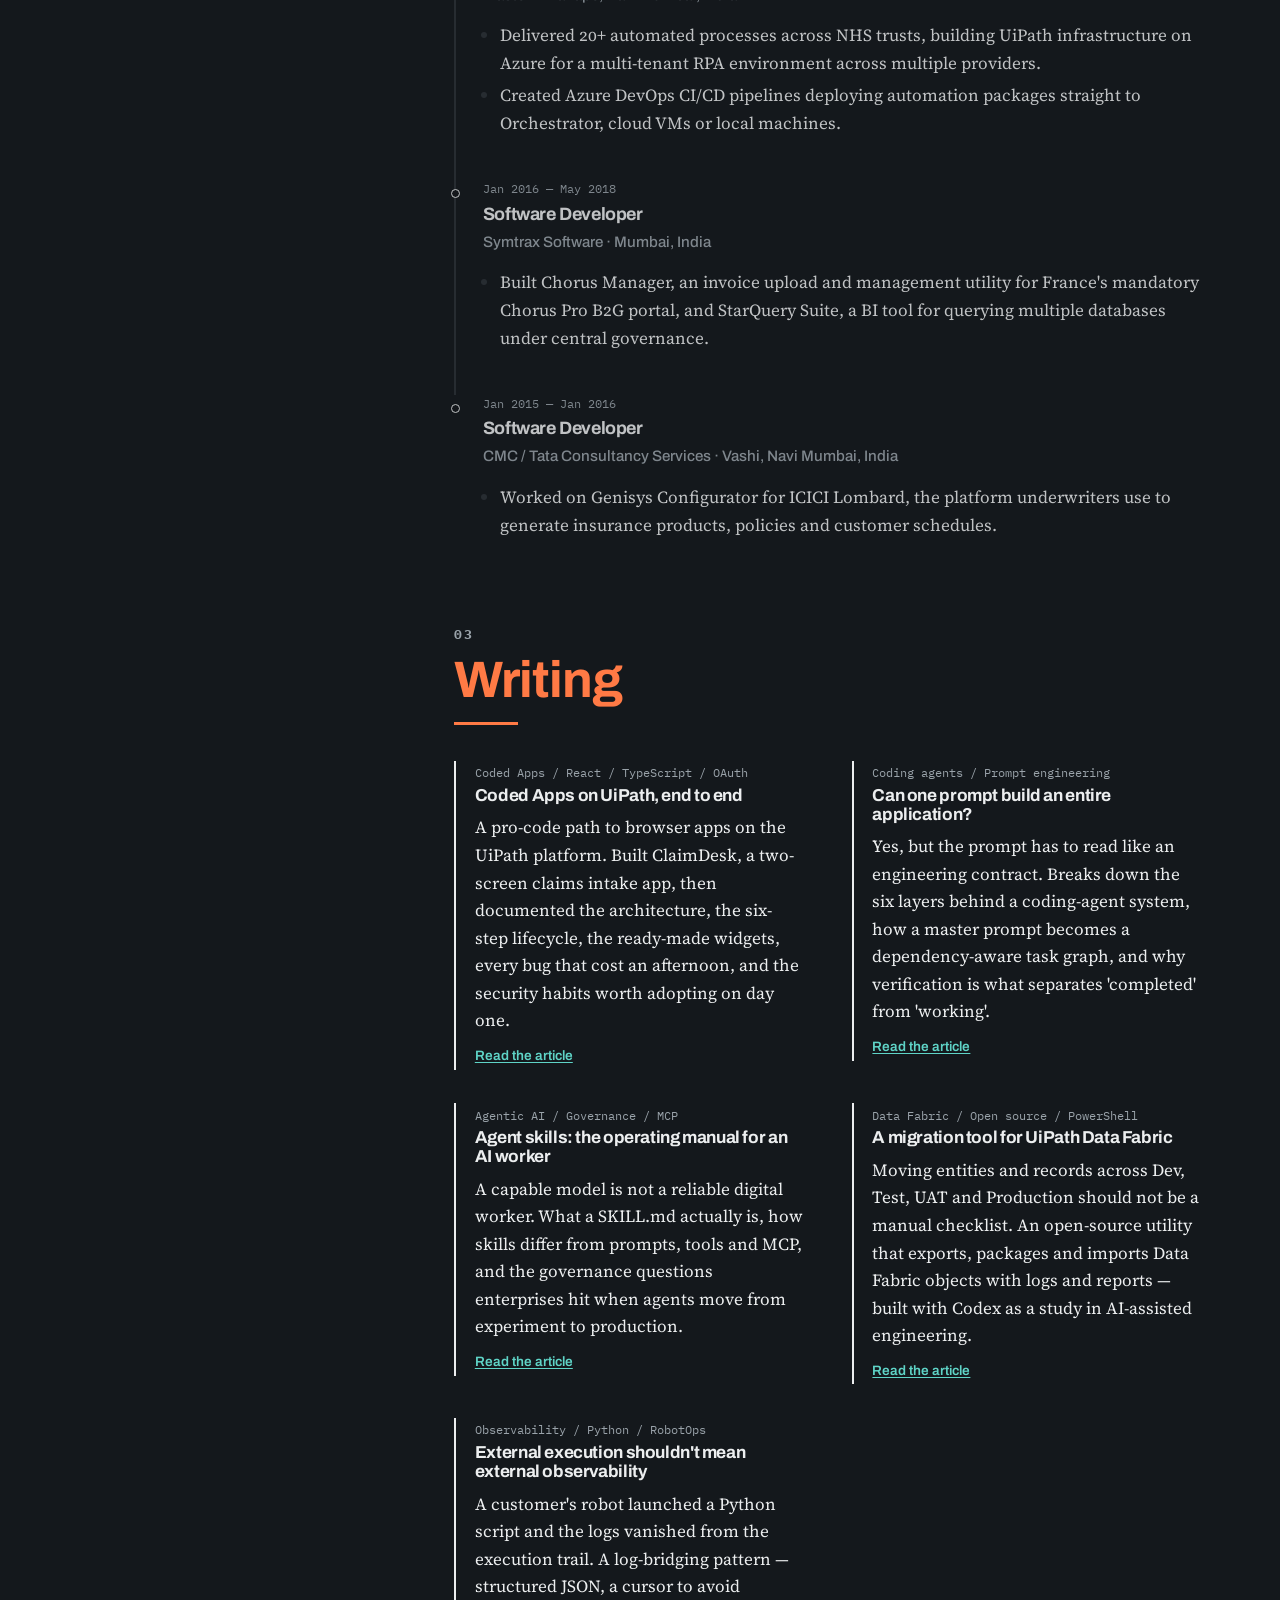
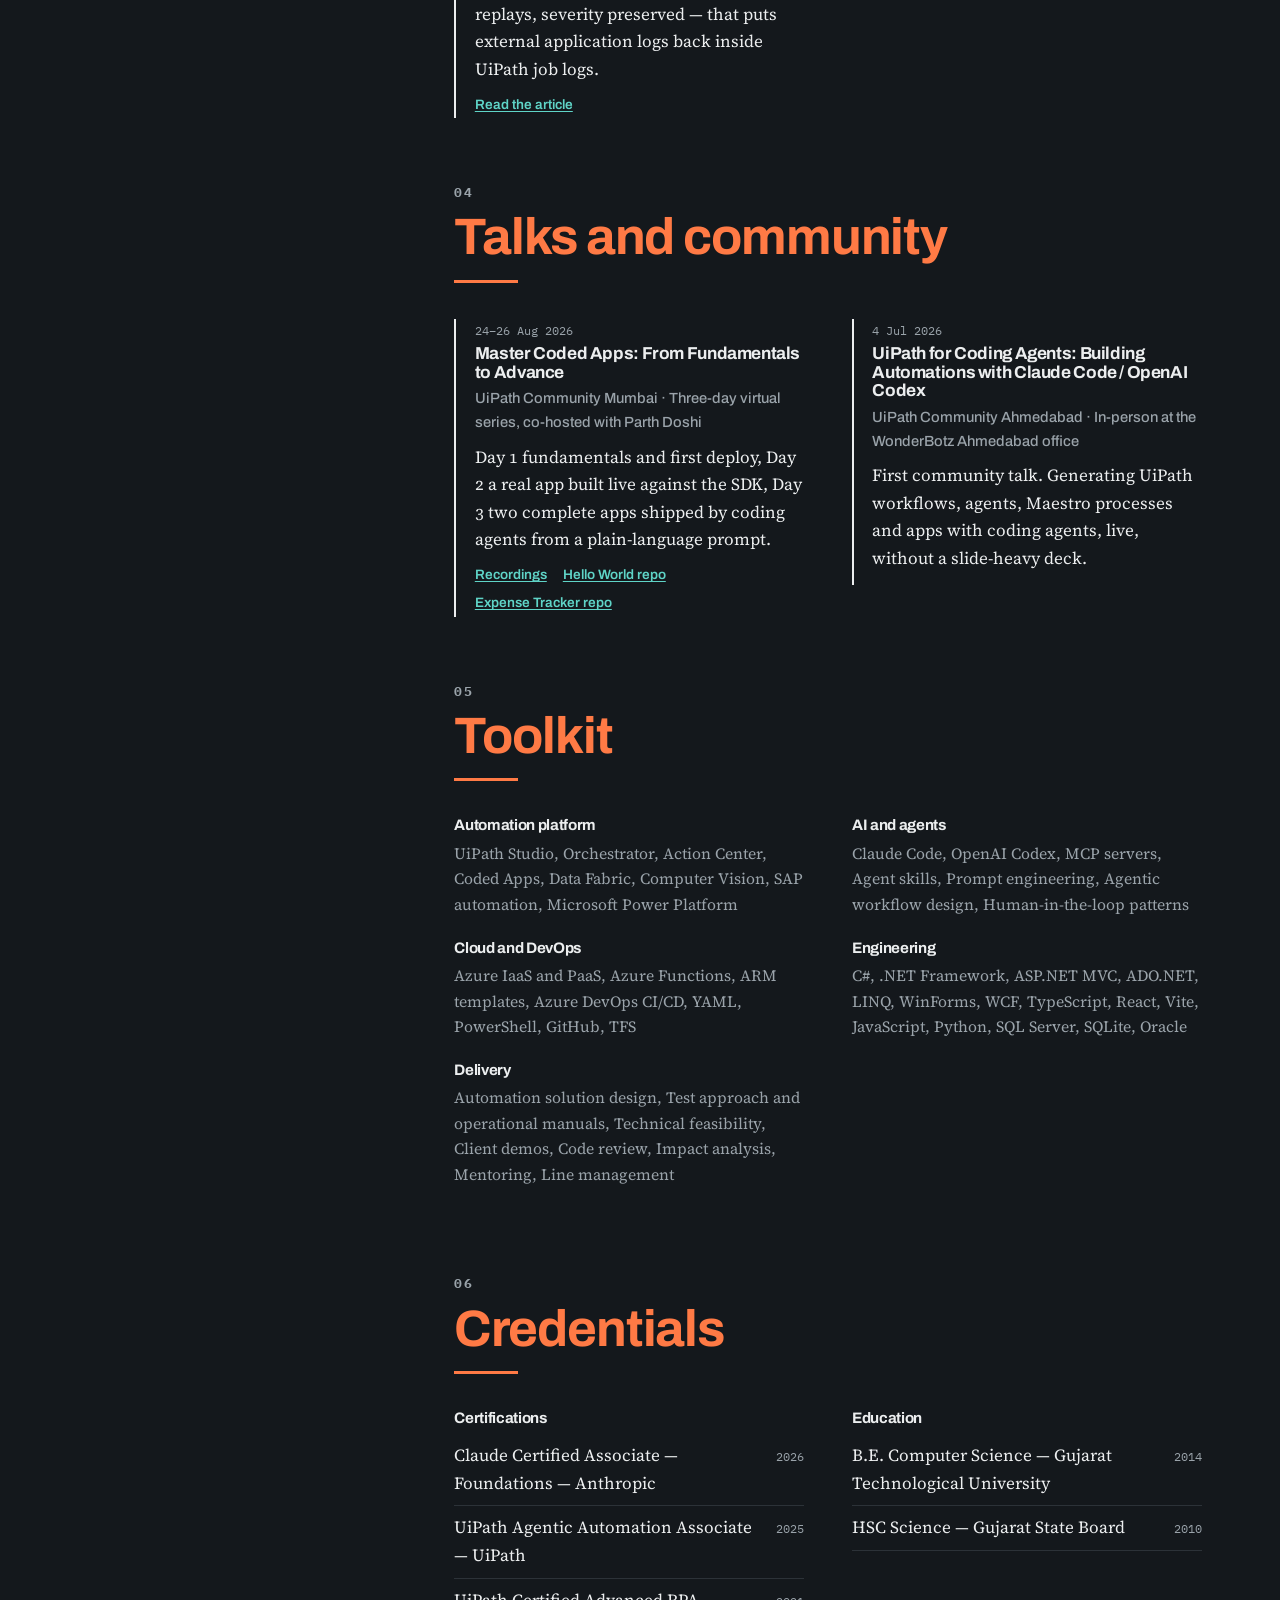
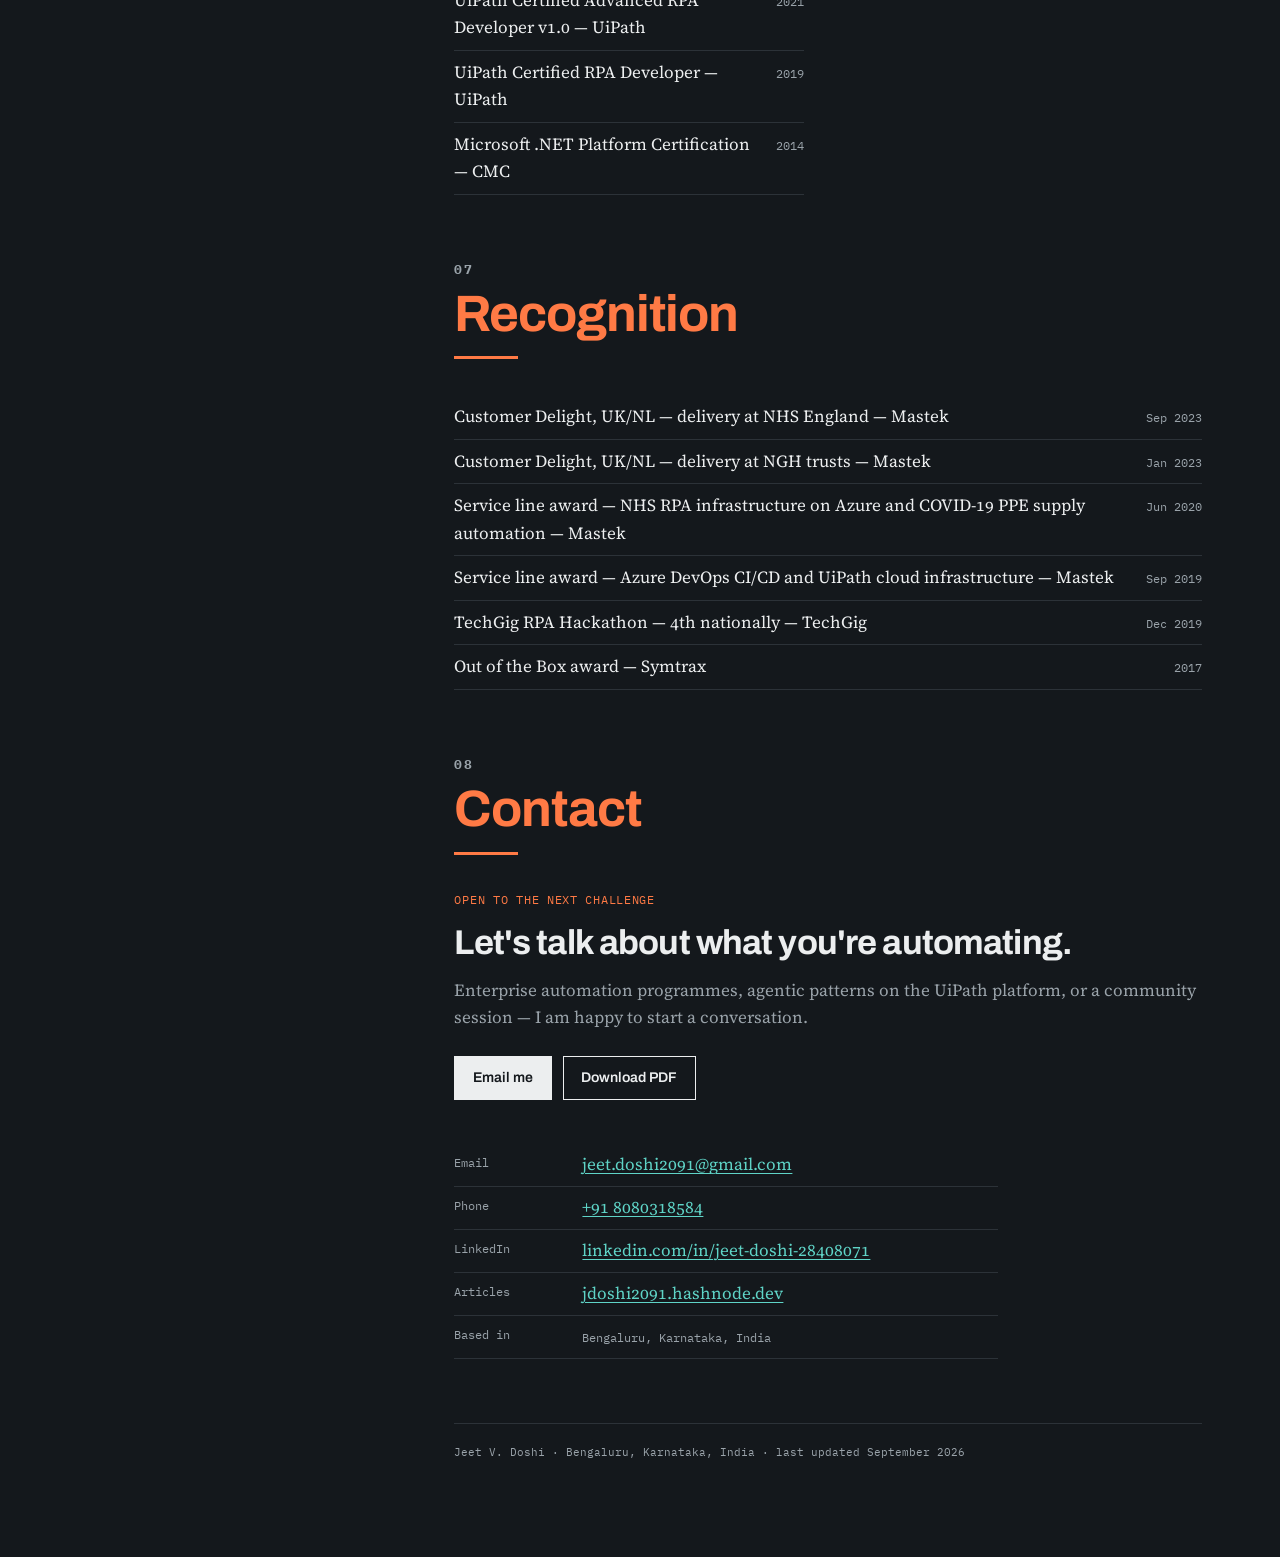
==== commit cd1b784a: "Refactor README and app.js for improved clarity on project structure; enhance data.js with favicon s" ====
--- a/index.html
+++ b/index.html
@@ -1,6 +1,18 @@
 <!DOCTYPE html>
+<!--
+  Reuse guide:
+  - This file owns document structure, accessibility landmarks, and metadata.
+  - All visible content and chrome comes from assets/data.js, rendered by
+    assets/app.js. The body below is an empty skeleton.
+  - PROFILE.sections drives which sections exist, their order, their headings,
+    and the rail navigation.
+  - When cloning the site, edit assets/data.js. The only values that must also
+    change here are in <head>: social crawlers do not execute JavaScript, so the
+    title, description, social cards, and JSON-LD cannot be rendered at runtime.
+-->
 <html lang="en" data-theme="dark">
 <head>
+<!-- Basic browser and search-engine metadata. Replace these values when reusing. -->
 <meta charset="utf-8">
 <meta name="viewport" content="width=device-width, initial-scale=1">
 <title>Jeet Doshi — Technical Account Manager, automation</title>
@@ -31,6 +43,8 @@
 <meta property="profile:last_name" content="Doshi">
 <meta property="profile:username" content="jeet-doshi-28408071">
 
+<!-- Structured profile data for search engines. Keep it aligned with PROFILE in
+     data.js; crawlers may not execute app.js, so this intentionally lives here. -->
 <script type="application/ld+json">
 {
   "@context": "https://schema.org",
@@ -55,7 +69,11 @@
   ]
 }
 </script>
-<link rel="icon" type="image/svg+xml" href="data:image/svg+xml,%3Csvg xmlns='http://www.w3.org/2000/svg' viewBox='0 0 64 64'%3E%3Crect width='64' height='64' rx='14' fill='%2314181C'/%3E%3Ctext x='32' y='43' font-family='Arial,Helvetica,sans-serif' font-size='26' font-weight='700' fill='%23FF7A45' text-anchor='middle'%3EJD%3C/text%3E%3C/svg%3E">
+<!-- Placeholder icon; app.js replaces it with one drawn from
+     PROFILE.identity.initials and the current theme colours. -->
+<link rel="icon" href="data:,">
+<!-- Remote fonts have local fallbacks in styles.css, so the page remains usable
+     if Google Fonts is unavailable. -->
 <link rel="preconnect" href="https://fonts.googleapis.com">
 <link rel="preconnect" href="https://fonts.gstatic.com" crossorigin>
 <link href="https://fonts.googleapis.com/css2?family=Archivo:wght@500;600;700&family=IBM+Plex+Mono:wght@400;500&family=Source+Serif+4:ital,opsz,wght@0,8..60,400;0,8..60,600;1,8..60,400&display=swap" rel="stylesheet">
@@ -63,105 +81,37 @@
 </head>
 <body>
 
-<a class="skip" href="#main">Skip to content</a>
+<!-- Every visible string below is supplied by assets/data.js. This file holds
+     structure and metadata only — personalising the site means editing data.js.
+     The one exception is the <head>: social crawlers do not run JavaScript, so
+     the title, social cards, and JSON-LD must stay hardcoded here. -->
+
+<a class="skip" href="#main" id="skipLink"></a>
 
 <div class="shell">
 
+  <!-- On desktop this is a sticky left rail; print CSS turns it into a masthead. -->
   <header class="rail">
-    <h1 class="rail__name" id="railName">Jeet V. Doshi</h1>
+    <h1 class="rail__name" id="railName"></h1>
     <p class="rail__role" id="railRole"></p>
     <p class="rail__place" id="railPlace"></p>
 
-    <nav class="nav" aria-label="Sections">
-      <ul>
-        <li><a href="#intro">Introduction</a></li>
-        <li><a href="#work">Work</a></li>
-        <li><a href="#experience">Experience</a></li>
-        <li><a href="#writing">Writing</a></li>
-        <li><a href="#speaking">Talks</a></li>
-        <li><a href="#toolkit">Toolkit</a></li>
-        <li><a href="#credentials">Credentials</a></li>
-        <li><a href="#contact">Contact</a></li>
-      </ul>
-    </nav>
+    <!-- Nav items are generated from PROFILE.sections, so they cannot drift
+         out of step with the sections that actually exist. -->
+    <nav class="nav" id="nav"></nav>
 
-    <div class="rail__foot">
+    <div class="rail__foot" id="railFoot">
       <div class="rail__links" id="railLinks"></div>
-      <button class="rail__cv js-print" type="button">Download PDF</button>
     </div>
   </header>
 
-  <main id="main">
+  <!-- Sections are generated from PROFILE.sections in order. -->
+  <main id="main"></main>
 
-    <section id="intro" class="hero">
-      <p class="eyebrow" id="heroKicker"></p>
-      <h1 id="heroLine"></h1>
-      <div id="heroBody"></div>
-      <div class="record" id="heroRecord"></div>
-    </section>
-
-    <section id="work">
-      <h2 class="sec-head">Selected work</h2>
-      <div class="cardgrid" id="projectList"></div>
-    </section>
-
-    <section id="experience">
-      <h2 class="sec-head">Experience</h2>
-      <div class="trail" id="trail"></div>
-    </section>
-
-    <section id="writing">
-      <h2 class="sec-head">Writing</h2>
-      <div class="cardgrid" id="writingList"></div>
-    </section>
-
-    <section id="speaking">
-      <h2 class="sec-head">Talks and community</h2>
-      <div class="cardgrid" id="talkList"></div>
-    </section>
-
-    <section id="toolkit">
-      <h2 class="sec-head">Toolkit</h2>
-      <div class="grid2" id="skillGrid"></div>
-    </section>
-
-    <section id="credentials">
-      <h2 class="sec-head">Credentials</h2>
-      <div class="grid2">
-        <div>
-          <h3 class="credhead">Certifications</h3>
-          <ul class="credlist" id="certList"></ul>
-        </div>
-        <div>
-          <h3 class="credhead">Education</h3>
-          <ul class="credlist" id="eduList"></ul>
-        </div>
-      </div>
-    </section>
-
-    <section id="recognition">
-      <h2 class="sec-head">Recognition</h2>
-      <ul class="credlist" id="awardList"></ul>
-    </section>
-
-    <section id="contact">
-      <h2 class="sec-head">Contact</h2>
-      <div class="cta">
-        <p class="eyebrow" id="ctaEyebrow"></p>
-        <p class="cta__head" id="ctaHead"></p>
-        <p class="cta__body" id="ctaBody"></p>
-        <div class="cta__actions">
-          <a class="btn" id="ctaMail" href="#">Email me</a>
-          <button class="btn btn--ghost js-print" type="button">Download PDF</button>
-        </div>
-      </div>
-      <ul class="contact__list" id="contactList"></ul>
-      <footer id="foot"></footer>
-    </section>
-
-  </main>
 </div>
 
+<!-- Load order is a contract: data.js creates window.PROFILE before app.js reads
+     it. Both scripts are placed after the markup so rendering can begin at once. -->
 <script src="assets/data.js"></script>
 <script src="assets/app.js"></script>
 </body>
--- a/assets/styles.css
+++ b/assets/styles.css
@@ -2,8 +2,18 @@
    Jeet Doshi — portfolio
    Palette: daylight control room. Pale mineral ground, slate ink,
    one hot signal orange, deep teal for links.
+
+   Reuse guide:
+   - Change the custom properties below to rebrand both screen and print output.
+   - Layout classes are shared by multiple sections; prefer modifier classes for
+     one-off variants rather than changing a shared rule globally.
+   - Breakpoints are content-driven. Recheck mobile and A4 output after adding
+     longer names, more cards, or additional experience entries.
    ============================================================ */
 
+/* Light palette and global design tokens. The current page selects the dark
+   overrides below through <html data-theme="dark">. Remove that attribute to use
+   this palette; no JavaScript theme switcher is included. */
 :root {
   --paper:      #F1F2EE;
   --paper-deep: #E5E7E0;
@@ -22,7 +32,8 @@
   --measure: 66ch;
 }
 
-/* dark, recruiter-facing re-skin — same variables, same layout */
+/* Dark, recruiter-facing re-skin — same variables, same layout. Keep selectors
+   at this specificity in mind when overriding variables inside media queries. */
 html[data-theme="dark"] {
   --paper:      #14181C;
   --paper-deep: #1C2126;
@@ -77,7 +88,9 @@
 }
 .skip:focus { left: 0; }
 
-/* ---------- shell ---------- */
+/* ---------- shell ----------
+   Mobile is a single column. At 62rem the rail and main content become a
+   two-column grid; minmax(0, 1fr) prevents long content overflowing the grid. */
 
 .shell {
   display: block;
@@ -354,7 +367,8 @@
 .job li { margin-bottom: .3rem; }
 .job li::marker { color: var(--rule); }
 
-/* ---------- cards: writing + talks ---------- */
+/* ---------- cards: projects + writing + talks ----------
+   All three sections use the same card markup produced by app.js. */
 
 .cardgrid { display: grid; gap: 2.1rem 3rem; align-items: start; }
 @media (min-width: 52rem) { .cardgrid { grid-template-columns: 1fr 1fr; } }
@@ -385,7 +399,8 @@
   font-weight: 600;
 }
 
-/* ---------- skills / credentials ---------- */
+/* ---------- skills / credentials ----------
+   grid2 is also used by the static credential wrappers in index.html. */
 
 .grid2 { display: grid; gap: 2rem; }
 @media (min-width: 45rem) { .grid2 { grid-template-columns: 1fr 1fr; gap: 2rem 3rem; } }
@@ -467,6 +482,9 @@
    only the skin changes, so the two can never drift apart.
    Target: 3 A4 pages. Check with the measurement script if you
    add content; the budget is tight by design.
+
+   Browser note: users may disable background graphics, so the print design uses
+   white paper, borders, and text colour instead of relying on filled panels.
    ---------------------------------------- */
 
 @page { size: A4; margin: 12mm 13mm; }
